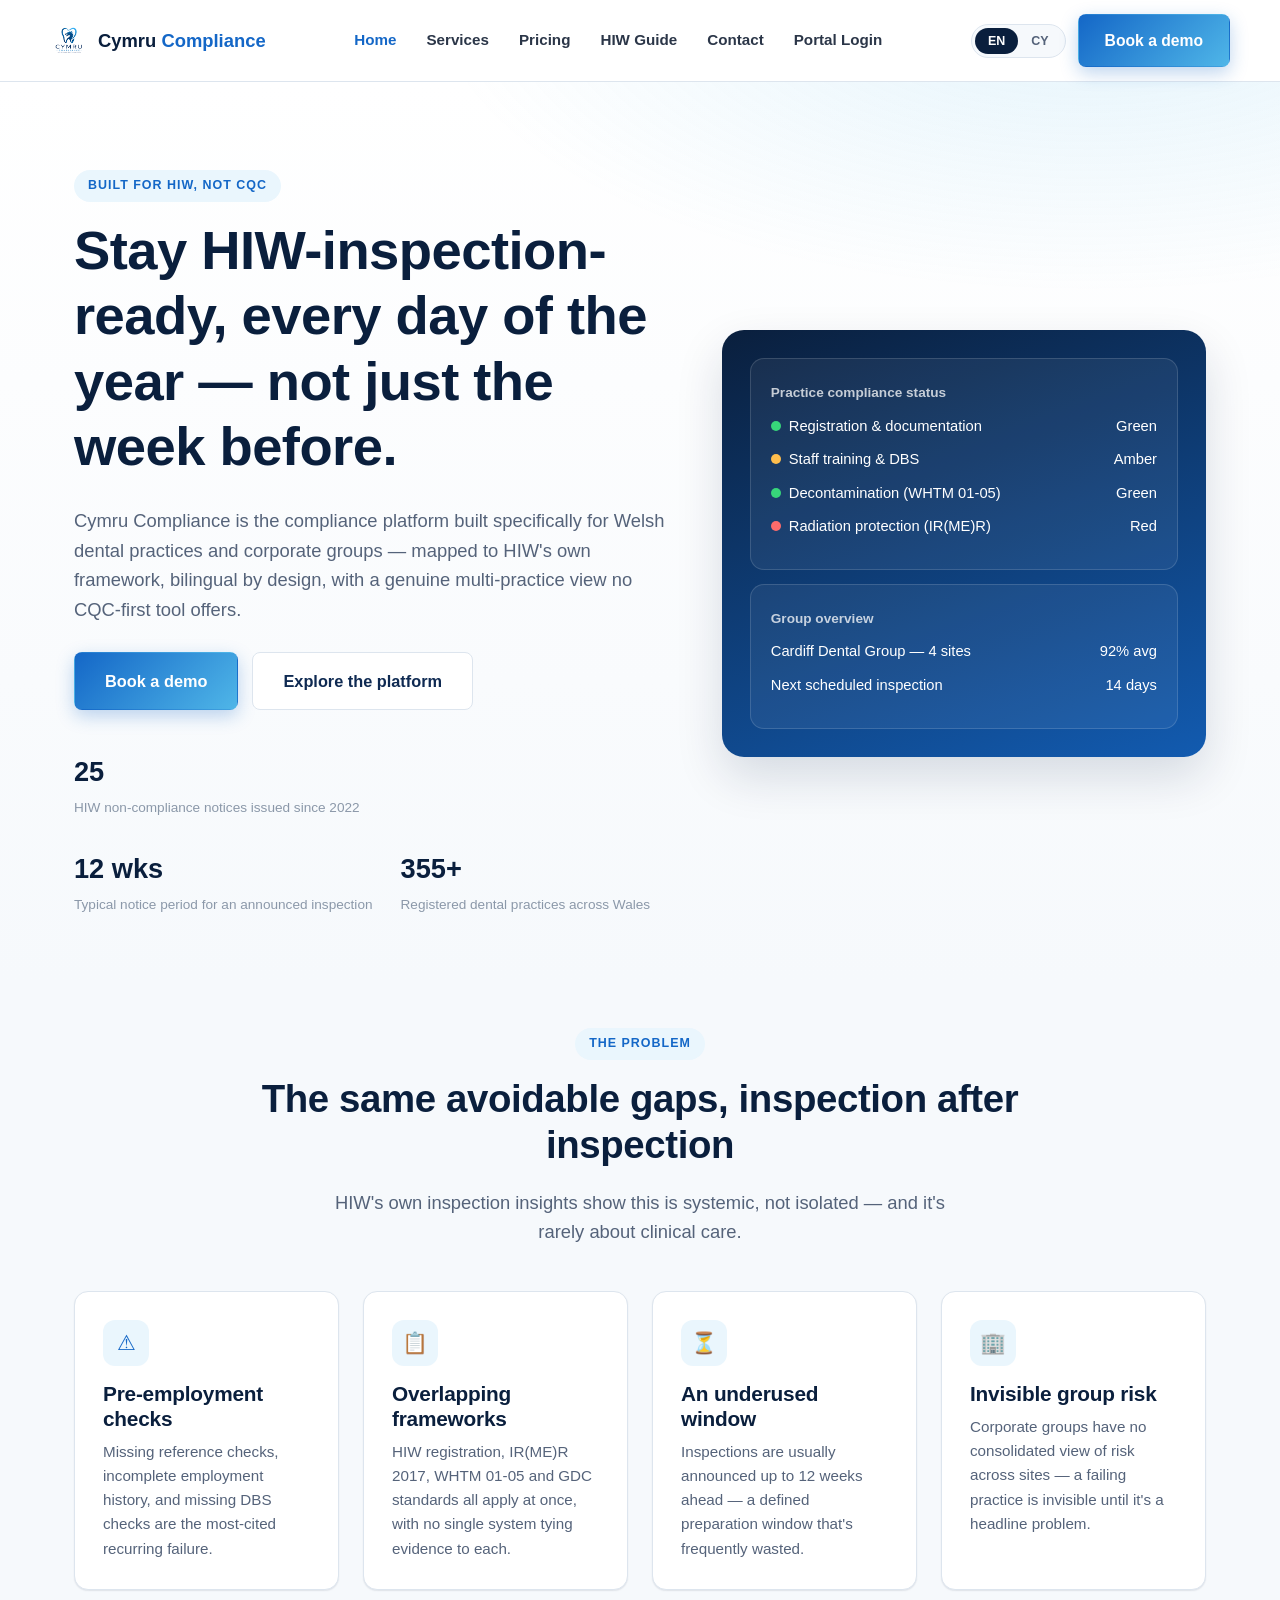
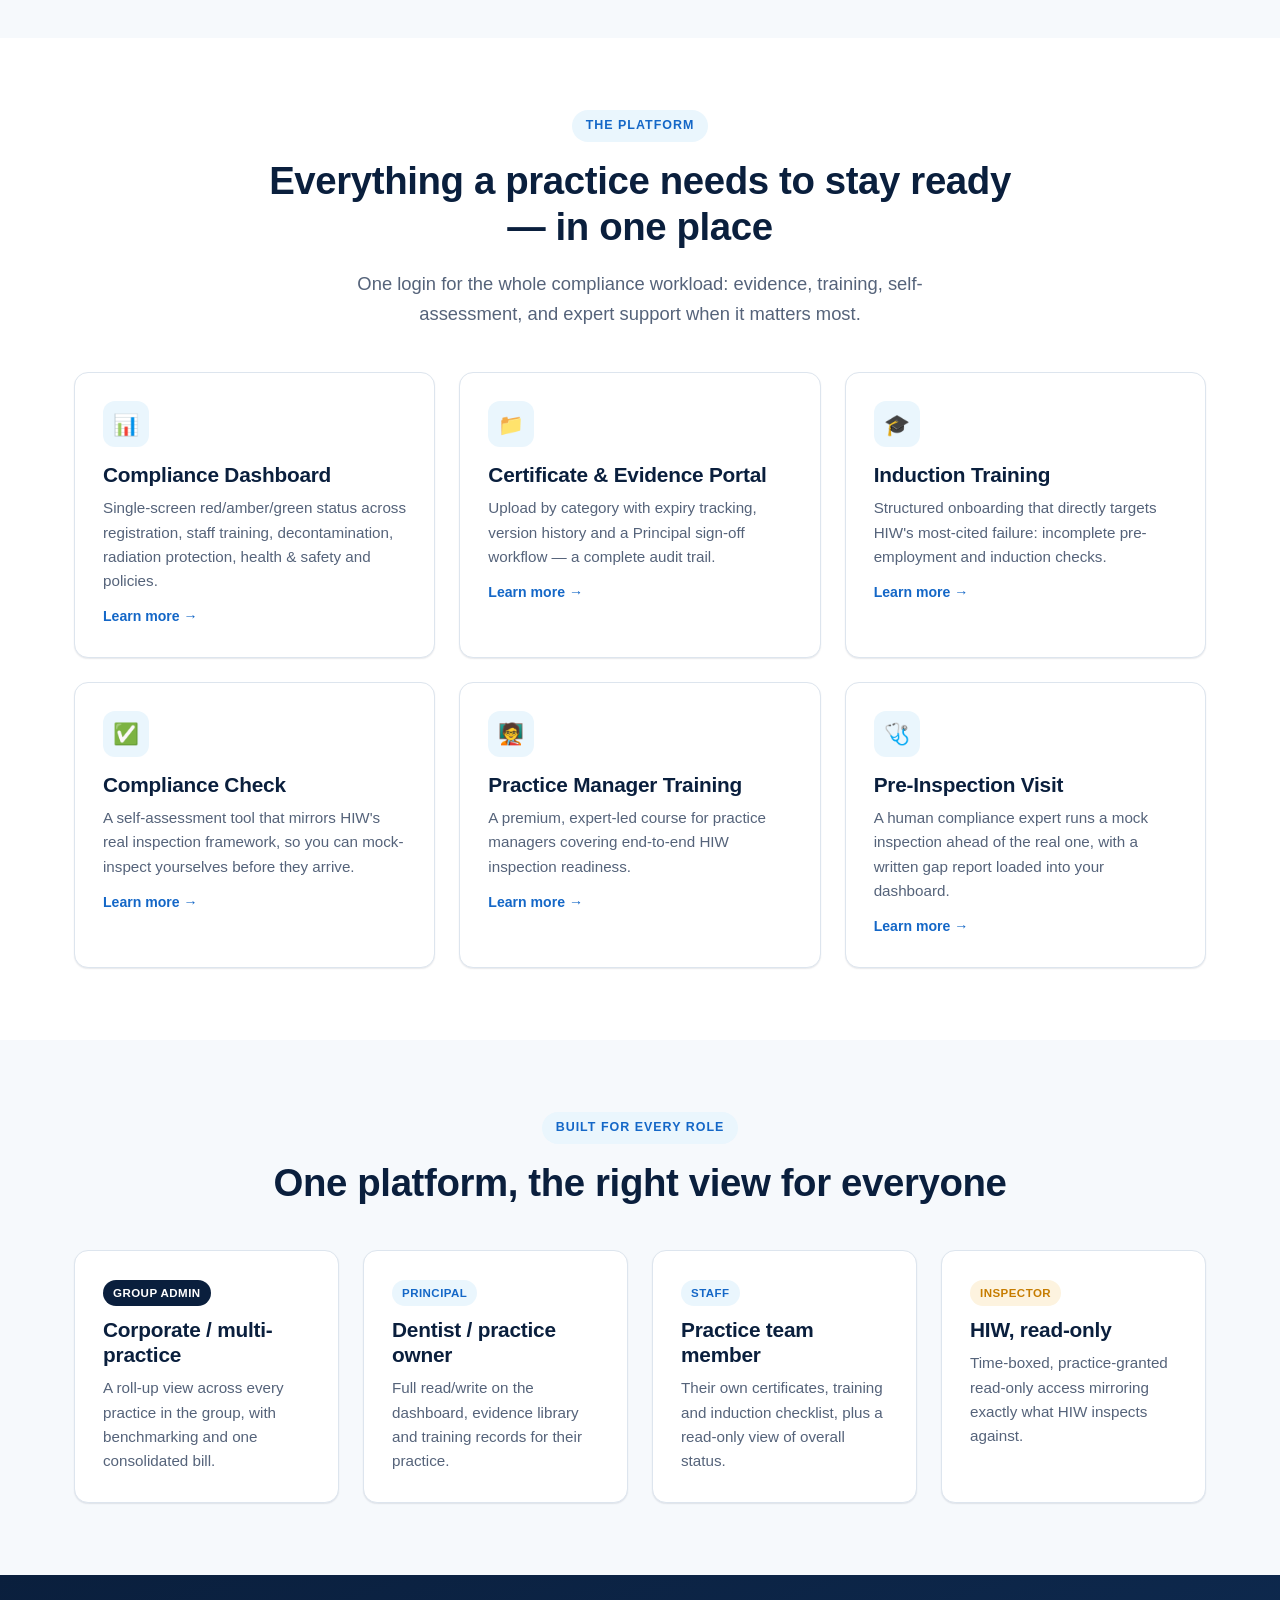
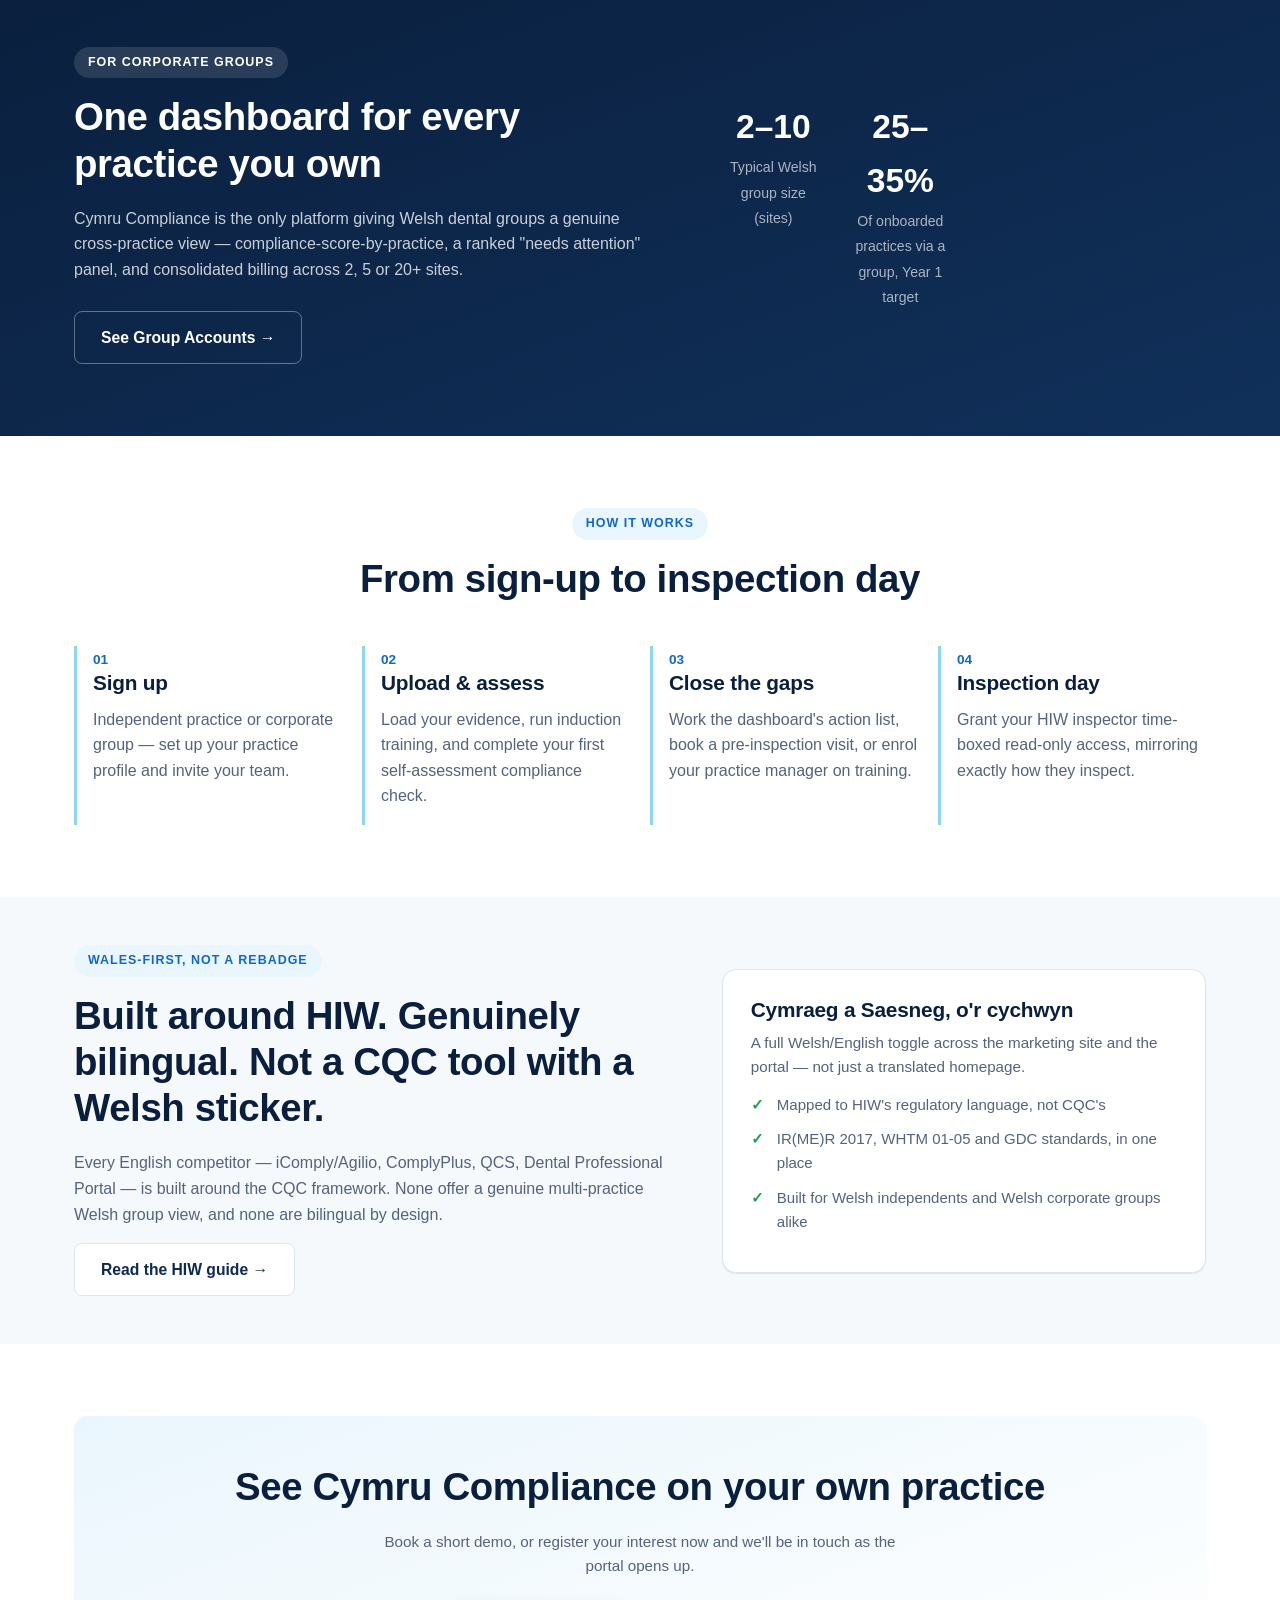
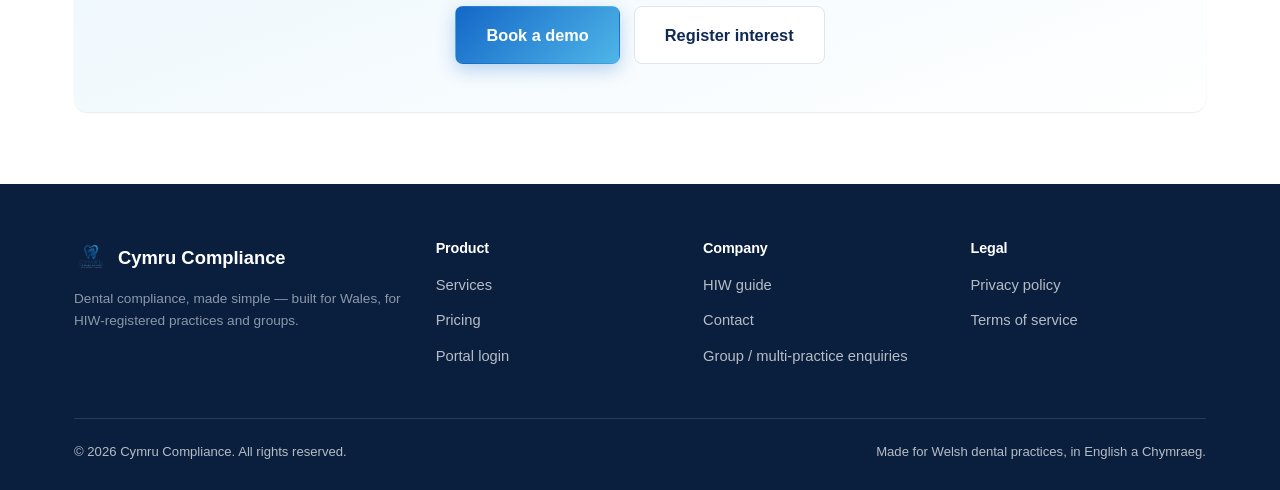
==== index.html @ 61da30d2 "first upload" ====
<!doctype html>
<html lang="en">
<head>
<meta charset="UTF-8">
<meta name="viewport" content="width=device-width, initial-scale=1">
<title>Cymru Compliance — HIW inspection-readiness for Welsh dental practices</title>
<meta name="description" content="The compliance platform built for Welsh dental practices and groups — stay HIW-inspection-ready, in English and Welsh.">
<link rel="icon" href="img/favicon-32.png" sizes="32x32">
<link rel="apple-touch-icon" href="img/apple-touch-icon.png">
<link rel="stylesheet" href="css/style.css">
</head>
<body data-page="home">
<a class="skip-link" href="#main">Skip to content</a>

<header class="site-header">
  <div class="container nav">
    <a href="index.html" class="brand"><img src="img/logo-header.png" alt="Cymru Compliance logo"><span>Cymru <span class="cy">Compliance</span></span></a>
    <nav class="nav-links" id="nav-links">
      <a href="index.html" data-i18n="nav-home">Home</a>
      <a href="services.html" data-i18n="nav-services">Services</a>
      <a href="pricing.html" data-i18n="nav-pricing">Pricing</a>
      <a href="hiw-guide.html" data-i18n="nav-hiw">HIW Guide</a>
      <a href="contact.html" data-i18n="nav-contact">Contact</a>
      <a href="portal.html" data-i18n="nav-portal">Portal Login</a>
    </nav>
    <div class="nav-actions">
      <div class="lang-toggle">
        <button data-lang="en" class="active">EN</button>
        <button data-lang="cy">CY</button>
      </div>
      <a href="contact.html" class="btn btn-primary desktop-only" data-i18n="nav-cta">Book a demo</a>
      <button class="nav-toggle" aria-label="Toggle navigation" aria-expanded="false">
        <span></span><span></span><span></span>
      </button>
    </div>
  </div>
</header>

<main id="main">

  <!-- HERO -->
  <section class="hero">
    <div class="container hero-grid">
      <div>
        <span class="eyebrow" data-i18n="hero-eyebrow">Built for HIW, not CQC</span>
        <h1 data-i18n="hero-title">Stay HIW-inspection-ready, every day of the year — not just the week before.</h1>
        <p class="lede" data-i18n="hero-sub">Cymru Compliance is the compliance platform built specifically for Welsh dental practices and corporate groups — mapped to HIW's own framework, bilingual by design, with a genuine multi-practice view no CQC-first tool offers.</p>
        <div class="hero-actions">
          <a href="contact.html" class="btn btn-primary btn-lg" data-i18n="hero-cta-primary">Book a demo</a>
          <a href="services.html" class="btn btn-secondary btn-lg" data-i18n="hero-cta-secondary">Explore the platform</a>
        </div>
        <div class="hero-stats">
          <div class="hero-stat"><strong>25</strong><span data-i18n="hero-stat-1">HIW non-compliance notices issued since 2022</span></div>
          <div class="hero-stat"><strong>12&nbsp;wks</strong><span data-i18n="hero-stat-2">Typical notice period for an announced inspection</span></div>
          <div class="hero-stat"><strong>355+</strong><span data-i18n="hero-stat-3">Registered dental practices across Wales</span></div>
        </div>
      </div>
      <div class="hero-visual" aria-hidden="true">
        <div class="panel">
          <strong style="font-size:0.85rem;opacity:0.75;">Practice compliance status</strong>
          <div class="rag-row"><span><span class="rag-dot green"></span>Registration &amp; documentation</span><span>Green</span></div>
          <div class="rag-row"><span><span class="rag-dot amber"></span>Staff training &amp; DBS</span><span>Amber</span></div>
          <div class="rag-row"><span><span class="rag-dot green"></span>Decontamination (WHTM 01-05)</span><span>Green</span></div>
          <div class="rag-row"><span><span class="rag-dot red"></span>Radiation protection (IR(ME)R)</span><span>Red</span></div>
        </div>
        <div class="panel">
          <strong style="font-size:0.85rem;opacity:0.75;">Group overview</strong>
          <div class="rag-row"><span>Cardiff Dental Group — 4 sites</span><span>92% avg</span></div>
          <div class="rag-row"><span>Next scheduled inspection</span><span>14 days</span></div>
        </div>
      </div>
    </div>
  </section>

  <!-- PROBLEM -->
  <section class="band tight">
    <div class="container">
      <div class="section-head center">
        <span class="eyebrow" data-i18n="problem-eyebrow">The problem</span>
        <h2 data-i18n="problem-title">The same avoidable gaps, inspection after inspection</h2>
        <p class="lede" style="margin:0 auto;" data-i18n="problem-sub">HIW's own inspection insights show this is systemic, not isolated — and it's rarely about clinical care.</p>
      </div>
      <div class="grid grid-4">
        <div class="card">
          <div class="icon">⚠</div>
          <h3 data-i18n="problem-1-title">Pre-employment checks</h3>
          <p data-i18n="problem-1-body">Missing reference checks, incomplete employment history, and missing DBS checks are the most-cited recurring failure.</p>
        </div>
        <div class="card">
          <div class="icon">📋</div>
          <h3 data-i18n="problem-2-title">Overlapping frameworks</h3>
          <p data-i18n="problem-2-body">HIW registration, IR(ME)R 2017, WHTM 01-05 and GDC standards all apply at once, with no single system tying evidence to each.</p>
        </div>
        <div class="card">
          <div class="icon">⏳</div>
          <h3 data-i18n="problem-3-title">An underused window</h3>
          <p data-i18n="problem-3-body">Inspections are usually announced up to 12 weeks ahead — a defined preparation window that's frequently wasted.</p>
        </div>
        <div class="card">
          <div class="icon">🏢</div>
          <h3 data-i18n="problem-4-title">Invisible group risk</h3>
          <p data-i18n="problem-4-body">Corporate groups have no consolidated view of risk across sites — a failing practice is invisible until it's a headline problem.</p>
        </div>
      </div>
    </div>
  </section>

  <!-- SOLUTION / FEATURES -->
  <section id="platform">
    <div class="container">
      <div class="section-head center">
        <span class="eyebrow" data-i18n="features-eyebrow">The platform</span>
        <h2 data-i18n="features-title">Everything a practice needs to stay ready — in one place</h2>
        <p class="lede" style="margin:0 auto;" data-i18n="features-sub">One login for the whole compliance workload: evidence, training, self-assessment, and expert support when it matters most.</p>
      </div>
      <div class="grid grid-3">
        <div class="card">
          <div class="icon">📊</div>
          <h3 data-i18n="feat-dashboard-title">Compliance Dashboard</h3>
          <p data-i18n="feat-dashboard-body">Single-screen red/amber/green status across registration, staff training, decontamination, radiation protection, health &amp; safety and policies.</p>
          <a href="services.html#dashboard" class="card-link" data-i18n="feat-learn-more">Learn more →</a>
        </div>
        <div class="card">
          <div class="icon">📁</div>
          <h3 data-i18n="feat-certs-title">Certificate &amp; Evidence Portal</h3>
          <p data-i18n="feat-certs-body">Upload by category with expiry tracking, version history and a Principal sign-off workflow — a complete audit trail.</p>
          <a href="services.html#certificates" class="card-link" data-i18n="feat-learn-more">Learn more →</a>
        </div>
        <div class="card">
          <div class="icon">🎓</div>
          <h3 data-i18n="feat-induction-title">Induction Training</h3>
          <p data-i18n="feat-induction-body">Structured onboarding that directly targets HIW's most-cited failure: incomplete pre-employment and induction checks.</p>
          <a href="services.html#induction" class="card-link" data-i18n="feat-learn-more">Learn more →</a>
        </div>
        <div class="card">
          <div class="icon">✅</div>
          <h3 data-i18n="feat-check-title">Compliance Check</h3>
          <p data-i18n="feat-check-body">A self-assessment tool that mirrors HIW's real inspection framework, so you can mock-inspect yourselves before they arrive.</p>
          <a href="services.html#compliance-check" class="card-link" data-i18n="feat-learn-more">Learn more →</a>
        </div>
        <div class="card">
          <div class="icon">🧑‍🏫</div>
          <h3 data-i18n="feat-pmtraining-title">Practice Manager Training</h3>
          <p data-i18n="feat-pmtraining-body">A premium, expert-led course for practice managers covering end-to-end HIW inspection readiness.</p>
          <a href="services.html#pm-training" class="card-link" data-i18n="feat-learn-more">Learn more →</a>
        </div>
        <div class="card">
          <div class="icon">🩺</div>
          <h3 data-i18n="feat-visit-title">Pre-Inspection Visit</h3>
          <p data-i18n="feat-visit-body">A human compliance expert runs a mock inspection ahead of the real one, with a written gap report loaded into your dashboard.</p>
          <a href="services.html#pre-inspection" class="card-link" data-i18n="feat-learn-more">Learn more →</a>
        </div>
      </div>
    </div>
  </section>

  <!-- ACCESS TIERS -->
  <section class="band">
    <div class="container">
      <div class="section-head center">
        <span class="eyebrow" data-i18n="tiers-eyebrow">Built for every role</span>
        <h2 data-i18n="tiers-title">One platform, the right view for everyone</h2>
      </div>
      <div class="grid grid-4">
        <div class="card">
          <span class="tag navy" data-i18n="tier-groupadmin-tag">Group Admin</span>
          <h3 style="margin-top:12px;" data-i18n="tier-groupadmin-title">Corporate / multi-practice</h3>
          <p data-i18n="tier-groupadmin-body">A roll-up view across every practice in the group, with benchmarking and one consolidated bill.</p>
        </div>
        <div class="card">
          <span class="tag" data-i18n="tier-principal-tag">Principal</span>
          <h3 style="margin-top:12px;" data-i18n="tier-principal-title">Dentist / practice owner</h3>
          <p data-i18n="tier-principal-body">Full read/write on the dashboard, evidence library and training records for their practice.</p>
        </div>
        <div class="card">
          <span class="tag" data-i18n="tier-staff-tag">Staff</span>
          <h3 style="margin-top:12px;" data-i18n="tier-staff-title">Practice team member</h3>
          <p data-i18n="tier-staff-body">Their own certificates, training and induction checklist, plus a read-only view of overall status.</p>
        </div>
        <div class="card">
          <span class="tag amber" data-i18n="tier-inspector-tag">Inspector</span>
          <h3 style="margin-top:12px;" data-i18n="tier-inspector-title">HIW, read-only</h3>
          <p data-i18n="tier-inspector-body">Time-boxed, practice-granted read-only access mirroring exactly what HIW inspects against.</p>
        </div>
      </div>
    </div>
  </section>

  <!-- GROUPS CALLOUT -->
  <section class="band-navy">
    <div class="container">
      <div class="hero-grid">
        <div>
          <span class="eyebrow" style="background:rgba(255,255,255,0.12);color:#fff;" data-i18n="groups-eyebrow">For corporate groups</span>
          <h2 data-i18n="groups-title">One dashboard for every practice you own</h2>
          <p data-i18n="groups-body">Cymru Compliance is the only platform giving Welsh dental groups a genuine cross-practice view — compliance-score-by-practice, a ranked "needs attention" panel, and consolidated billing across 2, 5 or 20+ sites.</p>
          <div class="hero-actions">
            <a href="services.html#groups" class="btn btn-ghost" data-i18n="groups-cta">See Group Accounts →</a>
          </div>
        </div>
        <div>
          <div class="stat-strip">
            <div><strong>2–10</strong><span data-i18n="groups-stat-1">Typical Welsh group size (sites)</span></div>
            <div><strong>25–35%</strong><span data-i18n="groups-stat-2">Of onboarded practices via a group, Year 1 target</span></div>
          </div>
        </div>
      </div>
    </div>
  </section>

  <!-- JOURNEY -->
  <section>
    <div class="container">
      <div class="section-head center">
        <span class="eyebrow" data-i18n="journey-eyebrow">How it works</span>
        <h2 data-i18n="journey-title">From sign-up to inspection day</h2>
      </div>
      <div class="steps">
        <div class="step">
          <span class="num">01</span>
          <h3 data-i18n="journey-1-title">Sign up</h3>
          <p data-i18n="journey-1-body">Independent practice or corporate group — set up your practice profile and invite your team.</p>
        </div>
        <div class="step">
          <span class="num">02</span>
          <h3 data-i18n="journey-2-title">Upload &amp; assess</h3>
          <p data-i18n="journey-2-body">Load your evidence, run induction training, and complete your first self-assessment compliance check.</p>
        </div>
        <div class="step">
          <span class="num">03</span>
          <h3 data-i18n="journey-3-title">Close the gaps</h3>
          <p data-i18n="journey-3-body">Work the dashboard's action list, book a pre-inspection visit, or enrol your practice manager on training.</p>
        </div>
        <div class="step">
          <span class="num">04</span>
          <h3 data-i18n="journey-4-title">Inspection day</h3>
          <p data-i18n="journey-4-body">Grant your HIW inspector time-boxed read-only access, mirroring exactly how they inspect.</p>
        </div>
      </div>
    </div>
  </section>

  <!-- WHY WALES -->
  <section class="band tight">
    <div class="container hero-grid">
      <div>
        <span class="eyebrow" data-i18n="wales-eyebrow">Wales-first, not a rebadge</span>
        <h2 data-i18n="wales-title">Built around HIW. Genuinely bilingual. Not a CQC tool with a Welsh sticker.</h2>
        <p data-i18n="wales-body">Every English competitor — iComply/Agilio, ComplyPlus, QCS, Dental Professional Portal — is built around the CQC framework. None offer a genuine multi-practice Welsh group view, and none are bilingual by design.</p>
        <a href="hiw-guide.html" class="btn btn-secondary" data-i18n="wales-cta">Read the HIW guide →</a>
      </div>
      <div class="card">
        <h3 data-i18n="wales-card-title">Cymraeg a Saesneg, o'r cychwyn</h3>
        <p data-i18n="wales-card-body">A full Welsh/English toggle across the marketing site and the portal — not just a translated homepage.</p>
        <ul class="card-list">
          <li data-i18n="wales-li-1">Mapped to HIW's regulatory language, not CQC's</li>
          <li data-i18n="wales-li-2">IR(ME)R 2017, WHTM 01-05 and GDC standards, in one place</li>
          <li data-i18n="wales-li-3">Built for Welsh independents and Welsh corporate groups alike</li>
        </ul>
      </div>
    </div>
  </section>

  <!-- CTA -->
  <section>
    <div class="container">
      <div class="card" style="padding:48px;text-align:center;background:linear-gradient(160deg,var(--sky-100),var(--white));border:none;">
        <h2 data-i18n="cta-title">See Cymru Compliance on your own practice</h2>
        <p class="lede" style="margin:0 auto 24px;" data-i18n="cta-body">Book a short demo, or register your interest now and we'll be in touch as the portal opens up.</p>
        <div class="hero-actions" style="justify-content:center;">
          <a href="contact.html" class="btn btn-primary btn-lg" data-i18n="cta-primary">Book a demo</a>
          <a href="contact.html#interest" class="btn btn-secondary btn-lg" data-i18n="cta-secondary">Register interest</a>
        </div>
      </div>
    </div>
  </section>

</main>

<footer class="site-footer">
  <div class="container">
    <div class="footer-grid">
      <div>
        <div class="brand"><img src="img/logo-header.png" alt="Cymru Compliance logo" style="width:34px;height:34px;"><span>Cymru Compliance</span></div>
        <p class="small" data-i18n="footer-tagline" style="margin-top:14px;">Dental compliance, made simple — built for Wales, for HIW-registered practices and groups.</p>
      </div>
      <div>
        <h4 data-i18n="footer-product">Product</h4>
        <ul>
          <li><a href="services.html" data-i18n="footer-services">Services</a></li>
          <li><a href="pricing.html" data-i18n="footer-pricing">Pricing</a></li>
          <li><a href="portal.html" data-i18n="footer-portal">Portal login</a></li>
        </ul>
      </div>
      <div>
        <h4 data-i18n="footer-company">Company</h4>
        <ul>
          <li><a href="hiw-guide.html" data-i18n="footer-hiw">HIW guide</a></li>
          <li><a href="contact.html" data-i18n="footer-contact">Contact</a></li>
          <li><a href="contact.html#group" data-i18n="footer-group">Group / multi-practice enquiries</a></li>
        </ul>
      </div>
      <div>
        <h4 data-i18n="footer-legal">Legal</h4>
        <ul>
          <li><a href="#" data-i18n="footer-privacy">Privacy policy</a></li>
          <li><a href="#" data-i18n="footer-terms">Terms of service</a></li>
        </ul>
      </div>
    </div>
    <div class="footer-bottom">
      <span>&copy; <span data-year></span> Cymru Compliance. <span data-i18n="footer-rights">All rights reserved.</span></span>
      <span data-i18n="footer-madefor">Made for Welsh dental practices, in English a Chymraeg.</span>
    </div>
  </div>
</footer>

<script src="js/translations.js"></script>
<script src="js/main.js"></script>
</body>
</html>
---- css/style.css ----
/* ==========================================================================
   Cymru Compliance — Design System
   Palette: "Pale Blue / Corporate" (PRD Section 10, Option A) — navy + blue,
   pulled from the brand logo. Traffic-light RAG colours reserved for status.
   ========================================================================== */

:root {
  /* Brand */
  --navy-900: #0a1f3d;
  --navy-800: #0f2a52;
  --navy-700: #133766;
  --blue-600: #1467c7;
  --blue-500: #2f7fe0;
  --sky-400: #4fb6e8;
  --sky-300: #8fd4f5;
  --sky-100: #eaf6fd;

  /* Neutrals */
  --white: #ffffff;
  --slate-50: #f6f9fc;
  --slate-100: #eef2f7;
  --slate-200: #dde5ee;
  --slate-400: #8b98a9;
  --slate-600: #55637a;
  --slate-800: #2b3648;
  --ink: #101826;

  /* Status (RAG — used sparingly, ties to product's own status language) */
  --status-green: #1f9d55;
  --status-green-bg: #e7f7ee;
  --status-amber: #c67c00;
  --status-amber-bg: #fdf3df;
  --status-red: #d64545;
  --status-red-bg: #fbe9e9;

  /* Type */
  --font-base: "Inter", -apple-system, BlinkMacSystemFont, "Segoe UI", Roboto, Helvetica, Arial, sans-serif;

  /* Layout */
  --container: 1180px;
  --radius-sm: 8px;
  --radius-md: 14px;
  --radius-lg: 22px;
  --shadow-sm: 0 1px 2px rgba(10, 31, 61, 0.06), 0 1px 1px rgba(10, 31, 61, 0.04);
  --shadow-md: 0 8px 24px rgba(10, 31, 61, 0.08);
  --shadow-lg: 0 20px 48px rgba(10, 31, 61, 0.14);
  --transition: 180ms ease;
}

* { box-sizing: border-box; }
html { scroll-behavior: smooth; }

body {
  margin: 0;
  font-family: var(--font-base);
  color: var(--ink);
  background: var(--white);
  -webkit-font-smoothing: antialiased;
  line-height: 1.6;
}

img { max-width: 100%; display: block; }

h1, h2, h3, h4 {
  font-weight: 700;
  line-height: 1.2;
  color: var(--navy-900);
  margin: 0 0 0.5em;
  letter-spacing: -0.01em;
}
h1 { font-size: clamp(2.1rem, 4vw + 1rem, 3.4rem); }
h2 { font-size: clamp(1.6rem, 2vw + 1rem, 2.4rem); }
h3 { font-size: 1.3rem; }
p { margin: 0 0 1em; color: var(--slate-600); }
a { color: var(--blue-600); text-decoration: none; }
a:hover { text-decoration: underline; }

.container {
  width: 100%;
  max-width: var(--container);
  margin: 0 auto;
  padding: 0 24px;
}

section { padding: 72px 0; }
section.tight { padding: 48px 0; }

.eyebrow {
  display: inline-flex;
  align-items: center;
  gap: 8px;
  font-size: 0.78rem;
  font-weight: 700;
  letter-spacing: 0.08em;
  text-transform: uppercase;
  color: var(--blue-600);
  background: var(--sky-100);
  padding: 6px 14px;
  border-radius: 999px;
  margin-bottom: 16px;
}

.lede {
  font-size: 1.15rem;
  color: var(--slate-600);
  max-width: 62ch;
}

/* ---- Buttons ---- */
.btn {
  display: inline-flex;
  align-items: center;
  justify-content: center;
  gap: 8px;
  padding: 13px 26px;
  border-radius: var(--radius-sm);
  font-weight: 600;
  font-size: 0.98rem;
  border: 1px solid transparent;
  cursor: pointer;
  transition: transform var(--transition), box-shadow var(--transition), background var(--transition), border-color var(--transition);
  text-decoration: none;
  white-space: nowrap;
}
.btn:hover { text-decoration: none; }
.btn-primary {
  background: linear-gradient(135deg, var(--blue-600), var(--sky-400));
  color: var(--white);
  box-shadow: 0 6px 18px rgba(20, 103, 199, 0.28);
}
.btn-primary:hover { transform: translateY(-1px); box-shadow: 0 10px 24px rgba(20, 103, 199, 0.34); }
.btn-secondary {
  background: var(--white);
  color: var(--navy-800);
  border-color: var(--slate-200);
}
.btn-secondary:hover { border-color: var(--blue-500); color: var(--blue-600); transform: translateY(-1px); }
.btn-ghost {
  background: transparent;
  color: var(--white);
  border-color: rgba(255,255,255,0.35);
}
.btn-ghost:hover { background: rgba(255,255,255,0.1); }
.btn-block { width: 100%; }
.btn-lg { padding: 15px 30px; font-size: 1.02rem; }

/* ---- Header / Nav ---- */
.site-header {
  position: sticky;
  top: 0;
  z-index: 100;
  background: rgba(255,255,255,0.9);
  backdrop-filter: saturate(180%) blur(10px);
  border-bottom: 1px solid var(--slate-200);
}
.nav {
  display: flex;
  align-items: center;
  justify-content: space-between;
  padding: 14px 0;
}
.brand {
  display: flex;
  align-items: center;
  gap: 10px;
  font-weight: 800;
  color: var(--navy-900);
  font-size: 1.15rem;
}
.brand img { width: 38px; height: 38px; }
.brand .cy { color: var(--blue-600); }

.nav-links {
  display: flex;
  align-items: center;
  gap: 30px;
}
.nav-links a {
  color: var(--slate-800);
  font-weight: 600;
  font-size: 0.95rem;
}
.nav-links a:hover { color: var(--blue-600); text-decoration: none; }
.nav-links a.active { color: var(--blue-600); }

.nav-actions { display: flex; align-items: center; gap: 12px; }

.lang-toggle {
  display: inline-flex;
  border: 1px solid var(--slate-200);
  border-radius: 999px;
  padding: 3px;
  background: var(--slate-50);
}
.lang-toggle button {
  border: none;
  background: transparent;
  padding: 6px 13px;
  border-radius: 999px;
  font-weight: 700;
  font-size: 0.78rem;
  cursor: pointer;
  color: var(--slate-600);
  transition: background var(--transition), color var(--transition);
}
.lang-toggle button.active {
  background: var(--navy-900);
  color: var(--white);
}

.nav-toggle {
  display: none;
  flex-direction: column;
  gap: 5px;
  background: none;
  border: none;
  cursor: pointer;
  padding: 8px;
}
.nav-toggle span {
  width: 24px;
  height: 2px;
  background: var(--navy-900);
  border-radius: 2px;
}

@media (max-width: 900px) {
  .nav-toggle { display: flex; }
  .nav-links {
    position: fixed;
    top: 68px;
    left: 0;
    right: 0;
    bottom: 0;
    background: var(--white);
    flex-direction: column;
    align-items: flex-start;
    gap: 4px;
    padding: 20px 24px 32px;
    transform: translateX(100%);
    transition: transform var(--transition);
    overflow-y: auto;
  }
  .nav-links.open { transform: translateX(0); }
  .nav-links a {
    width: 100%;
    padding: 14px 0;
    border-bottom: 1px solid var(--slate-100);
  }
  .nav-actions { margin-left: auto; }
  .nav-actions .btn-primary.desktop-only { display: none; }
}

/* ---- Hero ---- */
.hero {
  background: radial-gradient(1100px 500px at 85% -10%, rgba(79,182,232,0.16), transparent 60%),
              linear-gradient(180deg, var(--white), var(--slate-50));
  padding: 88px 0 64px;
}
.hero-grid {
  display: grid;
  grid-template-columns: 1.1fr 0.9fr;
  gap: 56px;
  align-items: center;
}
@media (max-width: 900px) {
  .hero-grid { grid-template-columns: 1fr; }
}
.hero-actions { display: flex; gap: 14px; flex-wrap: wrap; margin-top: 28px; }
.hero-stats {
  display: flex;
  gap: 28px;
  margin-top: 40px;
  flex-wrap: wrap;
}
.hero-stat strong { display: block; font-size: 1.7rem; color: var(--navy-900); }
.hero-stat span { font-size: 0.85rem; color: var(--slate-400); }

.hero-visual {
  background: linear-gradient(160deg, var(--navy-900), var(--blue-600) 120%);
  border-radius: var(--radius-lg);
  padding: 28px;
  box-shadow: var(--shadow-lg);
  color: var(--white);
}
.hero-visual .panel {
  background: rgba(255,255,255,0.06);
  border: 1px solid rgba(255,255,255,0.14);
  border-radius: var(--radius-md);
  padding: 20px;
}
.hero-visual .panel + .panel { margin-top: 14px; }
.rag-row { display: flex; align-items: center; justify-content: space-between; margin: 10px 0; font-size: 0.92rem; }
.rag-dot { width: 10px; height: 10px; border-radius: 50%; display: inline-block; margin-right: 8px; }
.rag-dot.green { background: #37d67a; }
.rag-dot.amber { background: #ffbe4d; }
.rag-dot.red { background: #ff6b6b; }

/* ---- Sections / grids ---- */
.section-head { max-width: 760px; margin-bottom: 44px; }
.section-head.center { margin-left: auto; margin-right: auto; text-align: center; }

.grid {
  display: grid;
  gap: 24px;
}
.grid-2 { grid-template-columns: repeat(2, 1fr); }
.grid-3 { grid-template-columns: repeat(3, 1fr); }
.grid-4 { grid-template-columns: repeat(4, 1fr); }
@media (max-width: 900px) {
  .grid-2, .grid-3, .grid-4 { grid-template-columns: 1fr 1fr; }
}
@media (max-width: 640px) {
  .grid-2, .grid-3, .grid-4 { grid-template-columns: 1fr; }
}

.card {
  background: var(--white);
  border: 1px solid var(--slate-200);
  border-radius: var(--radius-md);
  padding: 28px;
  box-shadow: var(--shadow-sm);
  transition: box-shadow var(--transition), transform var(--transition), border-color var(--transition);
}
.card:hover { box-shadow: var(--shadow-md); transform: translateY(-2px); border-color: var(--sky-300); }
.card .icon {
  width: 46px;
  height: 46px;
  border-radius: 12px;
  background: var(--sky-100);
  color: var(--blue-600);
  display: flex;
  align-items: center;
  justify-content: center;
  font-size: 1.3rem;
  margin-bottom: 16px;
}
.card h3 { margin-bottom: 8px; }
.card p { margin-bottom: 0; font-size: 0.95rem; }
.card a.card-link { font-size: 0.88rem; font-weight: 700; display: inline-block; margin-top: 12px; }

.card-list { list-style: none; margin: 14px 0 0; padding: 0; }
.card-list li {
  position: relative;
  padding-left: 26px;
  margin-bottom: 10px;
  font-size: 0.94rem;
  color: var(--slate-600);
}
.card-list li::before {
  content: "✓";
  position: absolute;
  left: 0;
  top: 0;
  color: var(--status-green);
  font-weight: 800;
}

.tag {
  display: inline-block;
  font-size: 0.72rem;
  font-weight: 700;
  letter-spacing: 0.04em;
  text-transform: uppercase;
  padding: 4px 10px;
  border-radius: 999px;
  background: var(--sky-100);
  color: var(--blue-600);
}
.tag.amber { background: var(--status-amber-bg); color: var(--status-amber); }
.tag.navy { background: var(--navy-900); color: var(--white); }

/* Alternating band backgrounds */
.band { background: var(--slate-50); }
.band-navy {
  background: linear-gradient(160deg, var(--navy-900), var(--navy-700) 140%);
  color: var(--white);
}
.band-navy h2, .band-navy h3 { color: var(--white); }
.band-navy p { color: rgba(255,255,255,0.78); }

/* ---- Stat strip ---- */
.stat-strip {
  display: grid;
  grid-template-columns: repeat(4, 1fr);
  gap: 24px;
  text-align: center;
}
@media (max-width: 900px) { .stat-strip { grid-template-columns: repeat(2, 1fr); } }
.stat-strip strong { display: block; font-size: 2.1rem; color: var(--navy-900); }
.band-navy .stat-strip strong { color: var(--white); }
.stat-strip span { font-size: 0.88rem; color: var(--slate-400); }
.band-navy .stat-strip span { color: rgba(255,255,255,0.65); }

/* ---- Timeline / steps ---- */
.steps {
  display: grid;
  grid-template-columns: repeat(4, 1fr);
  gap: 20px;
}
@media (max-width: 900px) { .steps { grid-template-columns: 1fr 1fr; } }
@media (max-width: 560px) { .steps { grid-template-columns: 1fr; } }
.step {
  border-left: 3px solid var(--sky-300);
  padding-left: 16px;
}
.step .num {
  font-weight: 800;
  color: var(--blue-600);
  font-size: 0.85rem;
}

/* ---- Tables (pricing) ---- */
.price-grid {
  display: grid;
  grid-template-columns: repeat(4, 1fr);
  gap: 20px;
  align-items: stretch;
}
@media (max-width: 1000px) { .price-grid { grid-template-columns: 1fr 1fr; } }
@media (max-width: 640px) { .price-grid { grid-template-columns: 1fr; } }

.price-card {
  border: 1px solid var(--slate-200);
  border-radius: var(--radius-lg);
  padding: 30px 26px;
  background: var(--white);
  display: flex;
  flex-direction: column;
  box-shadow: var(--shadow-sm);
}
.price-card.featured {
  border-color: var(--blue-500);
  box-shadow: var(--shadow-md);
  position: relative;
}
.price-card .badge {
  position: absolute;
  top: -13px;
  left: 26px;
  background: var(--blue-600);
  color: var(--white);
  font-size: 0.72rem;
  font-weight: 700;
  padding: 5px 12px;
  border-radius: 999px;
  letter-spacing: 0.03em;
}
.price-amount { font-size: 2.1rem; font-weight: 800; color: var(--navy-900); margin: 10px 0 2px; }
.price-amount span { font-size: 0.95rem; font-weight: 600; color: var(--slate-400); }
.price-card .btn { margin-top: auto; }

table.simple-table {
  width: 100%;
  border-collapse: collapse;
  background: var(--white);
  border-radius: var(--radius-md);
  overflow: hidden;
  box-shadow: var(--shadow-sm);
}
table.simple-table th, table.simple-table td {
  text-align: left;
  padding: 14px 18px;
  border-bottom: 1px solid var(--slate-100);
  font-size: 0.94rem;
}
table.simple-table th {
  background: var(--slate-50);
  color: var(--navy-900);
  font-weight: 700;
}
table.simple-table tr:last-child td { border-bottom: none; }

.note-box {
  background: var(--sky-100);
  border: 1px solid var(--sky-300);
  border-radius: var(--radius-md);
  padding: 18px 22px;
  font-size: 0.9rem;
  color: var(--navy-800);
}
.note-box strong { color: var(--navy-900); }

/* ---- Forms ---- */
.form-shell {
  background: var(--white);
  border: 1px solid var(--slate-200);
  border-radius: var(--radius-lg);
  padding: 34px;
  box-shadow: var(--shadow-md);
}
.field { margin-bottom: 18px; }
.field label {
  display: block;
  font-weight: 700;
  font-size: 0.88rem;
  color: var(--navy-800);
  margin-bottom: 6px;
}
.field input,
.field select,
.field textarea {
  width: 100%;
  padding: 12px 14px;
  border-radius: var(--radius-sm);
  border: 1px solid var(--slate-200);
  font-family: inherit;
  font-size: 0.95rem;
  background: var(--slate-50);
  transition: border-color var(--transition), background var(--transition);
}
.field input:focus,
.field select:focus,
.field textarea:focus {
  outline: none;
  border-color: var(--blue-500);
  background: var(--white);
}
.field-row { display: grid; grid-template-columns: 1fr 1fr; gap: 16px; }
@media (max-width: 640px) { .field-row { grid-template-columns: 1fr; } }

.path-toggle {
  display: grid;
  grid-template-columns: 1fr 1fr;
  gap: 12px;
  margin-bottom: 24px;
}
@media (max-width: 560px) { .path-toggle { grid-template-columns: 1fr; } }
.path-option {
  border: 2px solid var(--slate-200);
  border-radius: var(--radius-md);
  padding: 16px;
  cursor: pointer;
  transition: border-color var(--transition), background var(--transition);
}
.path-option.selected { border-color: var(--blue-500); background: var(--sky-100); }
.path-option strong { display: block; color: var(--navy-900); margin-bottom: 4px; }
.path-option span { font-size: 0.85rem; color: var(--slate-600); }

.checkbox-field { display: flex; align-items: flex-start; gap: 10px; }
.checkbox-field input { width: auto; margin-top: 4px; }

.form-success {
  display: none;
  background: var(--status-green-bg);
  border: 1px solid var(--status-green);
  color: #146c3a;
  border-radius: var(--radius-md);
  padding: 16px 18px;
  font-size: 0.9rem;
  margin-top: 16px;
}
.form-success.show { display: block; }

/* ---- Footer ---- */
.site-footer {
  background: var(--navy-900);
  color: rgba(255,255,255,0.7);
  padding: 56px 0 28px;
}
.footer-grid {
  display: grid;
  grid-template-columns: 1.4fr 1fr 1fr 1fr;
  gap: 32px;
  margin-bottom: 40px;
}
@media (max-width: 900px) { .footer-grid { grid-template-columns: 1fr 1fr; } }
@media (max-width: 560px) { .footer-grid { grid-template-columns: 1fr; } }
.site-footer h4 { color: var(--white); font-size: 0.9rem; margin-bottom: 14px; }
.site-footer .brand { color: var(--white); }
.site-footer ul { list-style: none; padding: 0; margin: 0; }
.site-footer ul li { margin-bottom: 10px; }
.site-footer a { color: rgba(255,255,255,0.7); font-size: 0.92rem; }
.site-footer a:hover { color: var(--sky-300); }
.footer-bottom {
  border-top: 1px solid rgba(255,255,255,0.12);
  padding-top: 22px;
  display: flex;
  justify-content: space-between;
  align-items: center;
  flex-wrap: wrap;
  gap: 12px;
  font-size: 0.82rem;
}

/* ---- Portal / login shell ---- */
.portal-wrap {
  min-height: calc(100vh - 68px);
  display: grid;
  grid-template-columns: 1fr 1fr;
  background: var(--navy-900);
}
@media (max-width: 900px) { .portal-wrap { grid-template-columns: 1fr; } }
.portal-side {
  background: linear-gradient(160deg, var(--navy-900), var(--blue-600) 140%);
  color: var(--white);
  padding: 64px 48px;
  display: flex;
  flex-direction: column;
  justify-content: center;
}
@media (max-width: 900px) { .portal-side { padding: 48px 24px; } }
.portal-main {
  background: var(--white);
  padding: 64px 48px;
  display: flex;
  align-items: center;
  justify-content: center;
}
@media (max-width: 900px) { .portal-main { padding: 40px 24px; } }
.portal-card { width: 100%; max-width: 420px; }
.role-pill {
  display: inline-flex;
  align-items: center;
  gap: 8px;
  border: 1px solid rgba(255,255,255,0.25);
  border-radius: 999px;
  padding: 8px 14px;
  font-size: 0.82rem;
  margin: 6px 6px 0 0;
}

.skip-link {
  position: absolute;
  left: -999px;
  top: 0;
  background: var(--navy-900);
  color: var(--white);
  padding: 10px 16px;
  z-index: 1000;
}
.skip-link:focus { left: 12px; top: 12px; }

.divider { height: 1px; background: var(--slate-200); border: none; margin: 40px 0; }

/* ---- Feature rows (services page) ---- */
.feature-row {
  display: grid;
  grid-template-columns: 1.05fr 0.95fr;
  gap: 56px;
  align-items: center;
  padding: 60px 0;
  border-bottom: 1px solid var(--slate-100);
  scroll-margin-top: 90px;
}
.feature-row:last-child { border-bottom: none; }
.feature-row.reverse .feature-visual { order: -1; }
@media (max-width: 900px) {
  .feature-row { grid-template-columns: 1fr; padding: 40px 0; }
  .feature-row.reverse .feature-visual { order: 0; }
}
.feature-visual {
  background: linear-gradient(160deg, var(--navy-900), var(--blue-600) 130%);
  border-radius: var(--radius-lg);
  padding: 26px;
  color: var(--white);
  box-shadow: var(--shadow-md);
  min-height: 220px;
}
.feature-visual .panel {
  background: rgba(255,255,255,0.07);
  border: 1px solid rgba(255,255,255,0.14);
  border-radius: var(--radius-md);
  padding: 18px;
}
.feature-visual .panel + .panel { margin-top: 12px; }
.feature-visual .mini-label { font-size: 0.78rem; opacity: 0.7; margin-bottom: 8px; display: block; }
.feature-visual .bar { height: 8px; border-radius: 4px; background: rgba(255,255,255,0.15); overflow: hidden; margin: 6px 0; }
.feature-visual .bar > span { display: block; height: 100%; background: linear-gradient(90deg, var(--sky-400), var(--sky-300)); }
.service-nav {
  display: flex;
  flex-wrap: wrap;
  gap: 10px;
  padding: 20px 0 0;
}
.service-nav a {
  font-size: 0.85rem;
  font-weight: 600;
  padding: 8px 14px;
  border-radius: 999px;
  border: 1px solid var(--slate-200);
  color: var(--navy-800);
}
.service-nav a:hover { border-color: var(--blue-500); color: var(--blue-600); text-decoration: none; }

.contact-grid {
  display: grid;
  grid-template-columns: 0.9fr 1.1fr;
  gap: 48px;
  align-items: flex-start;
}
@media (max-width: 900px) {
  .contact-grid { grid-template-columns: 1fr; }
}

.text-center { text-align: center; }
.mt-0 { margin-top: 0; }
.small { font-size: 0.85rem; color: var(--slate-400); }
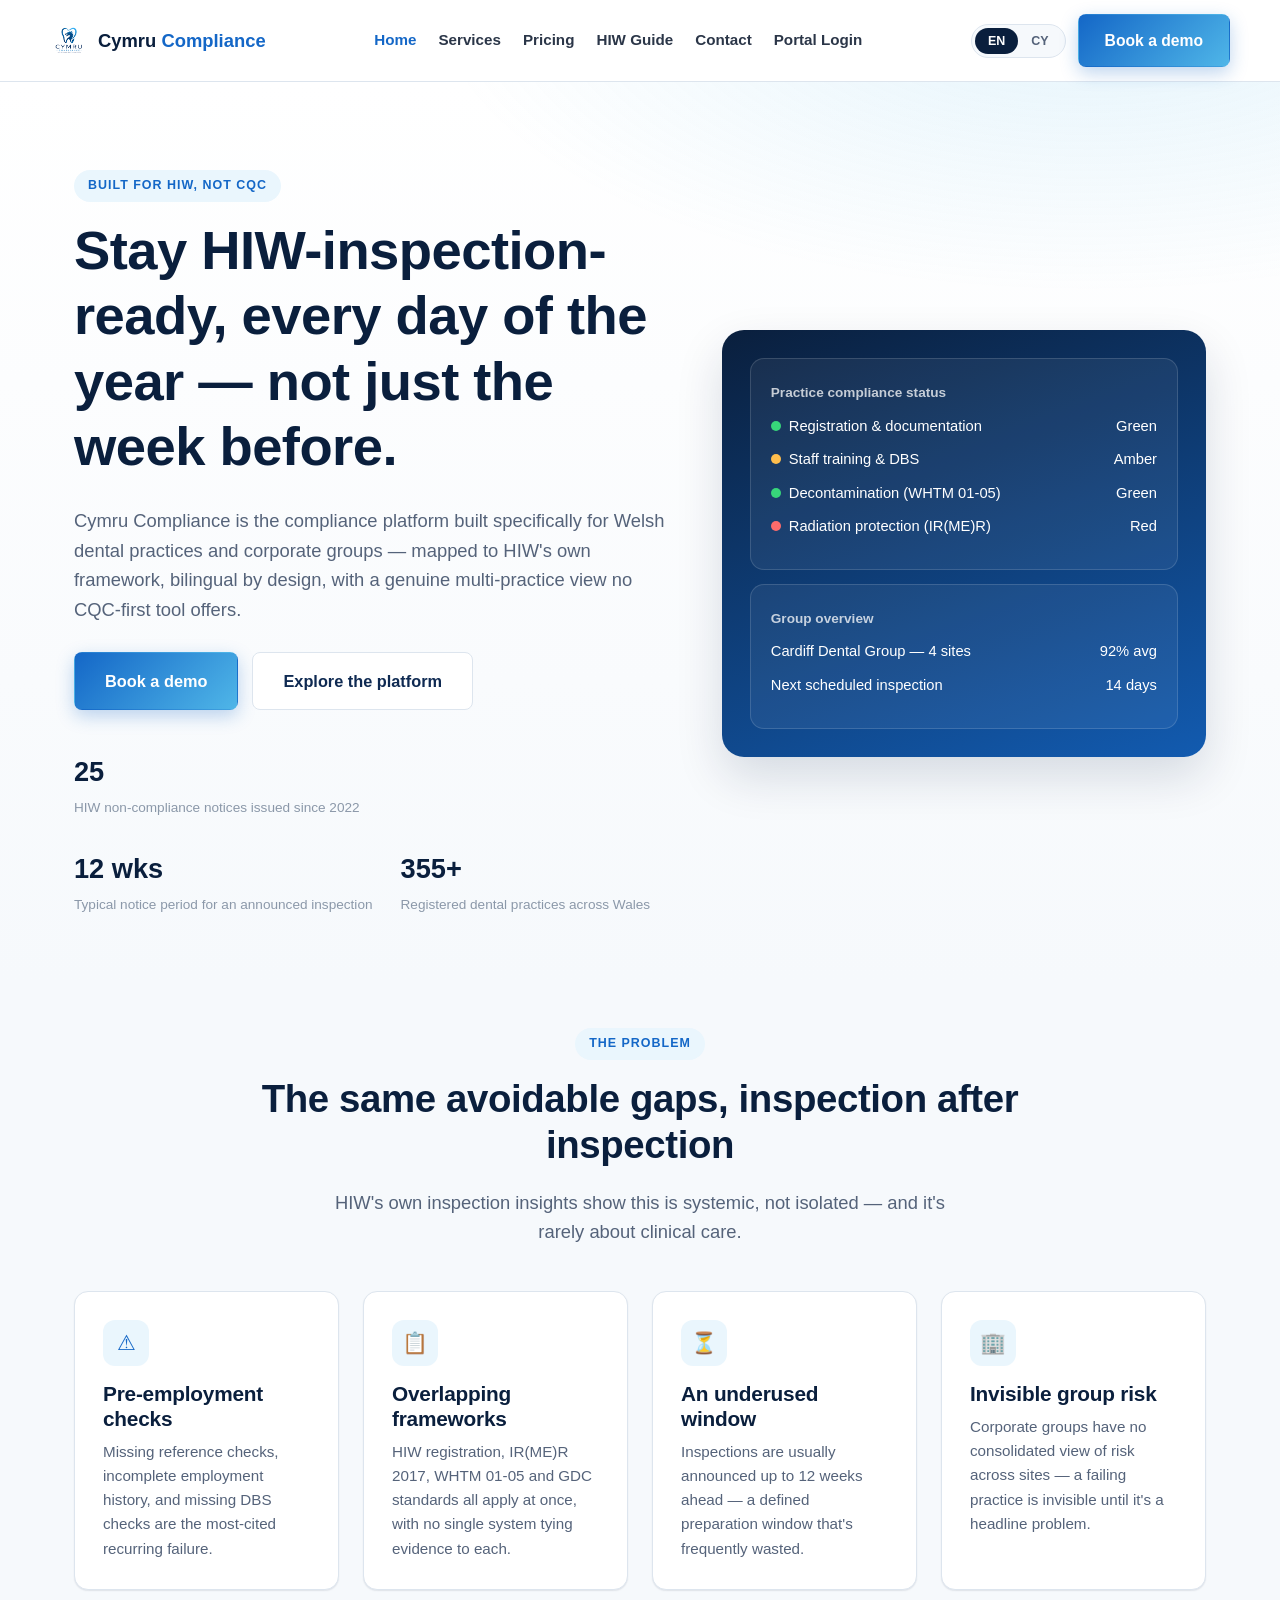
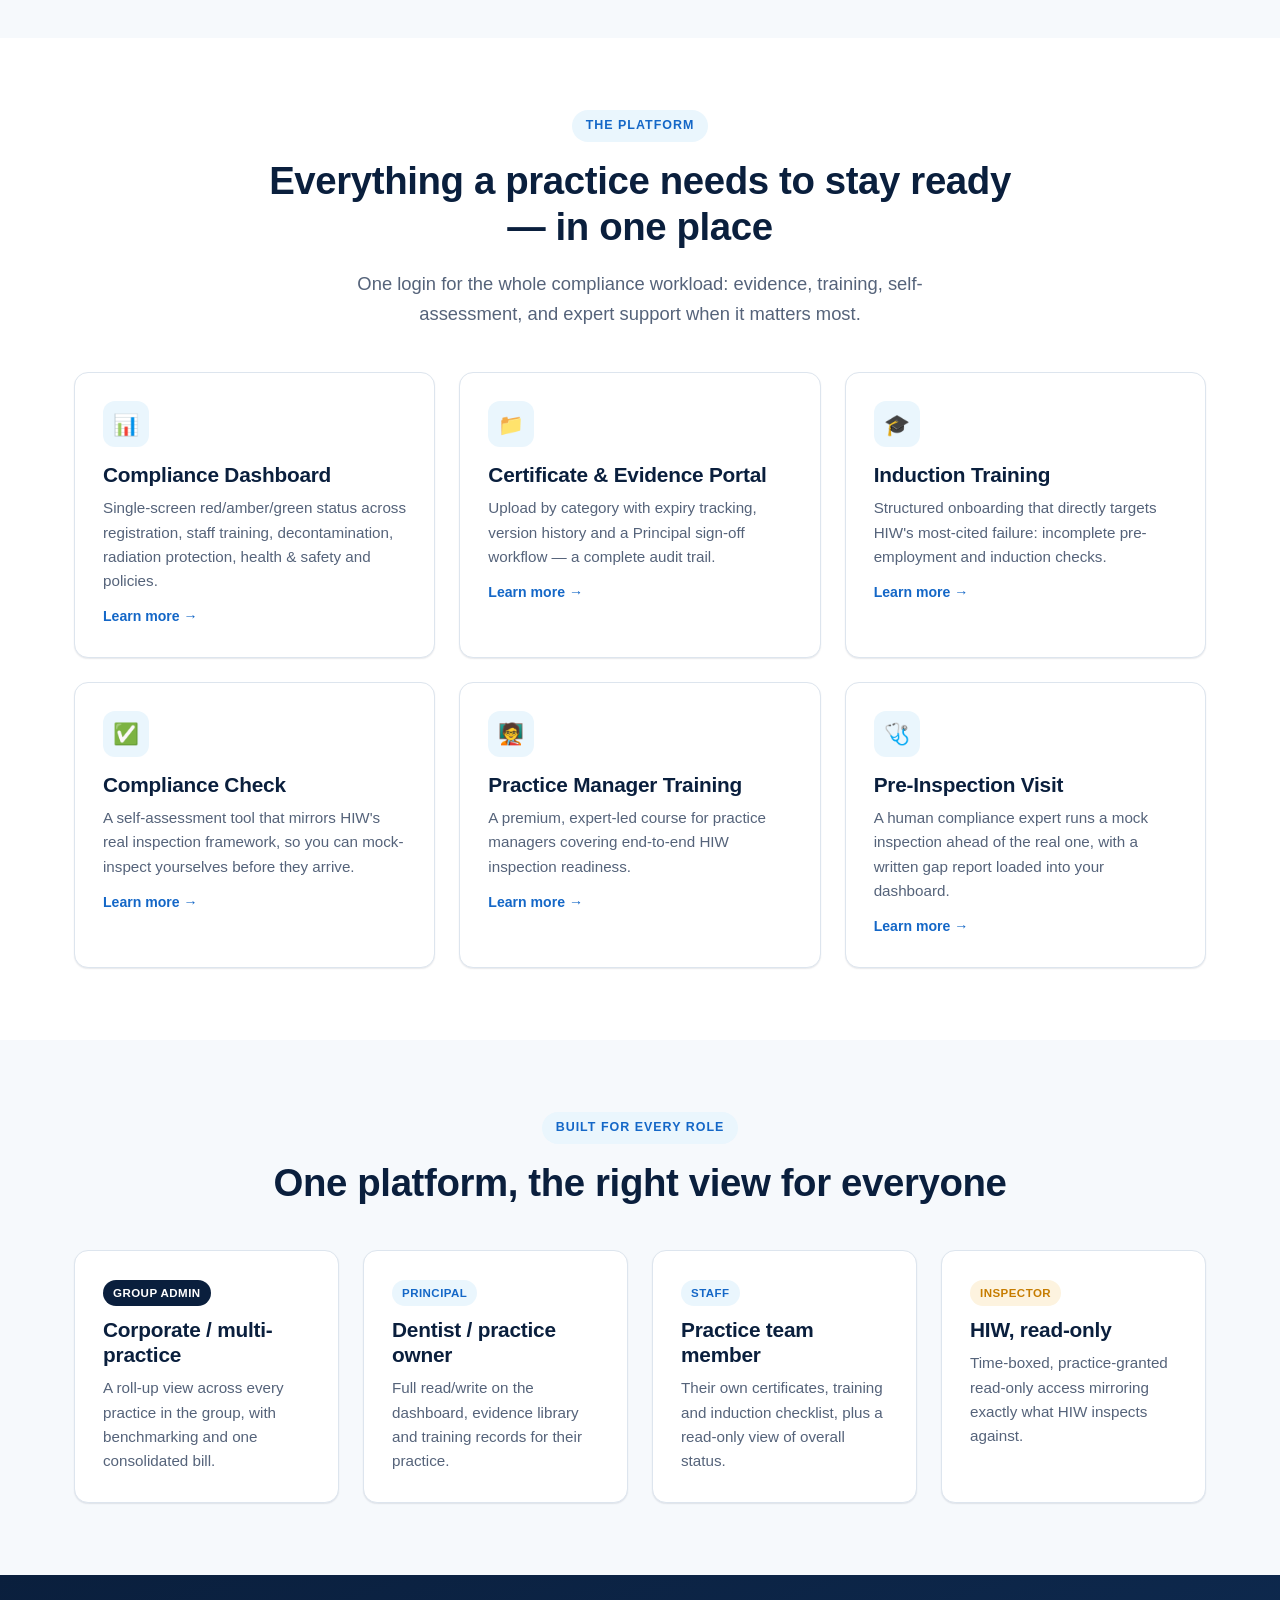
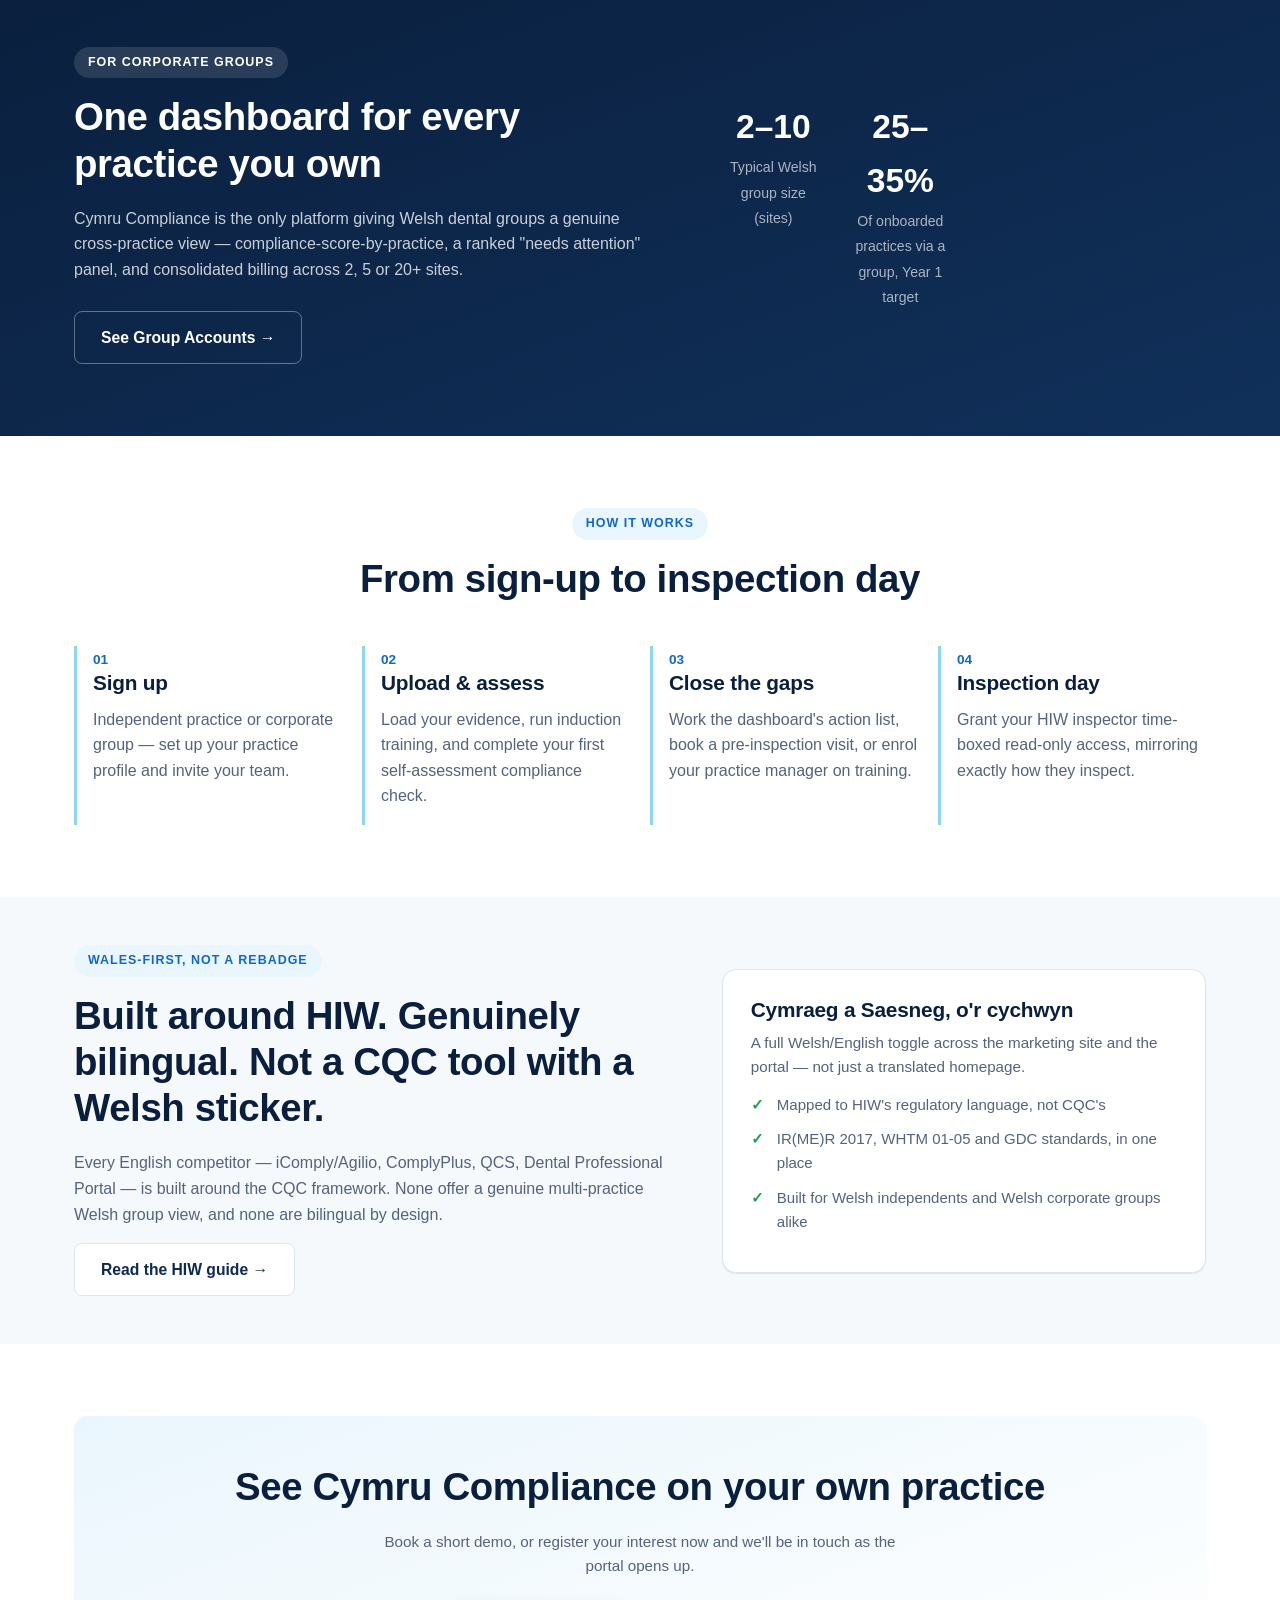
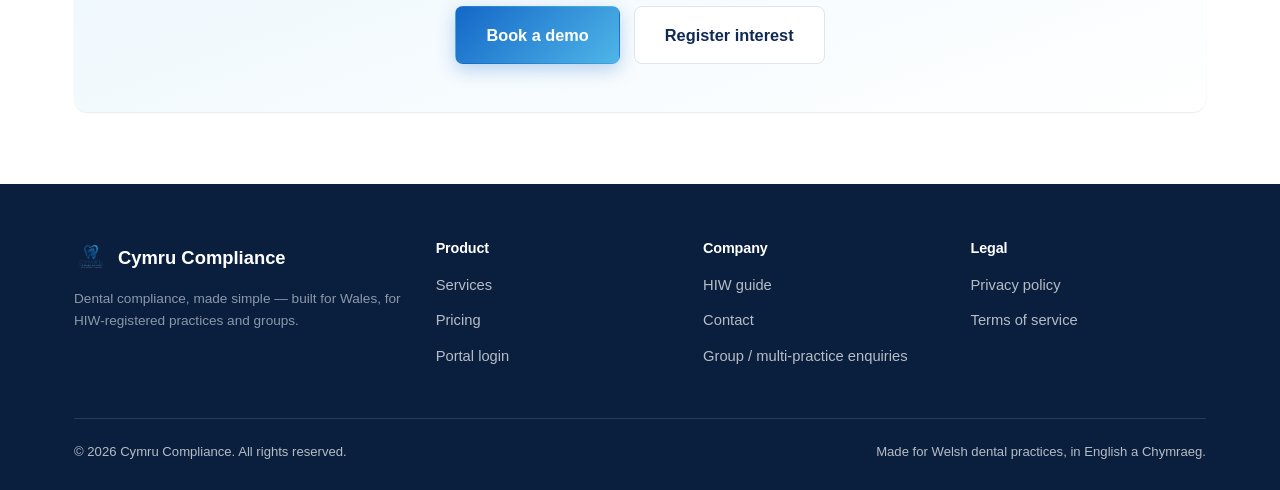
==== commit cfe11b6d: "updated menu" ====
--- a/index.html
+++ b/index.html
@@ -14,7 +14,7 @@
 
 <header class="site-header">
   <div class="container nav">
-    <a href="index.html" class="brand"><img src="img/logo-header.png" alt="Cymru Compliance logo"><span>Cymru <span class="cy">Compliance</span></span></a>
+    <a href="index.html" class="brand"><img src="img/logo-header.png" alt="Cymru Compliance logo" width="38" height="38"><span>Cymru <span class="cy">Compliance</span></span></a>
     <nav class="nav-links" id="nav-links">
       <a href="index.html" data-i18n="nav-home">Home</a>
       <a href="services.html" data-i18n="nav-services">Services</a>
--- a/css/style.css
+++ b/css/style.css
@@ -148,9 +148,8 @@
 .site-header {
   position: sticky;
   top: 0;
-  z-index: 100;
-  background: rgba(255,255,255,0.9);
-  backdrop-filter: saturate(180%) blur(10px);
+  z-index: 999;
+  background: rgba(255,255,255,0.97);
   border-bottom: 1px solid var(--slate-200);
 }
 .nav {
@@ -158,6 +157,7 @@
   align-items: center;
   justify-content: space-between;
   padding: 14px 0;
+  flex-wrap: nowrap;
 }
 .brand {
   display: flex;
@@ -166,15 +166,19 @@
   font-weight: 800;
   color: var(--navy-900);
   font-size: 1.15rem;
-}
-.brand img { width: 38px; height: 38px; }
+  flex-shrink: 0;
+  white-space: nowrap;
+}
+.brand img { width: 38px; height: 38px; flex-shrink: 0; }
 .brand .cy { color: var(--blue-600); }
 
 .nav-links {
   display: flex;
   align-items: center;
-  gap: 30px;
-}
+  gap: 22px;
+  flex-wrap: nowrap;
+}
+.nav-links a { white-space: nowrap; }
 .nav-links a {
   color: var(--slate-800);
   font-weight: 600;
@@ -224,22 +228,24 @@
   border-radius: 2px;
 }
 
-@media (max-width: 900px) {
+@media (max-width: 1140px) {
   .nav-toggle { display: flex; }
   .nav-links {
     position: fixed;
-    top: 68px;
+    top: 0;
     left: 0;
     right: 0;
-    bottom: 0;
+    height: 100vh;
+    height: 100dvh;
     background: var(--white);
     flex-direction: column;
     align-items: flex-start;
     gap: 4px;
-    padding: 20px 24px 32px;
+    padding: 84px 24px 32px;
     transform: translateX(100%);
     transition: transform var(--transition);
     overflow-y: auto;
+    z-index: 998;
   }
   .nav-links.open { transform: translateX(0); }
   .nav-links a {
@@ -247,7 +253,7 @@
     padding: 14px 0;
     border-bottom: 1px solid var(--slate-100);
   }
-  .nav-actions { margin-left: auto; }
+  .nav-actions { margin-left: auto; position: relative; z-index: 999; }
   .nav-actions .btn-primary.desktop-only { display: none; }
 }
 
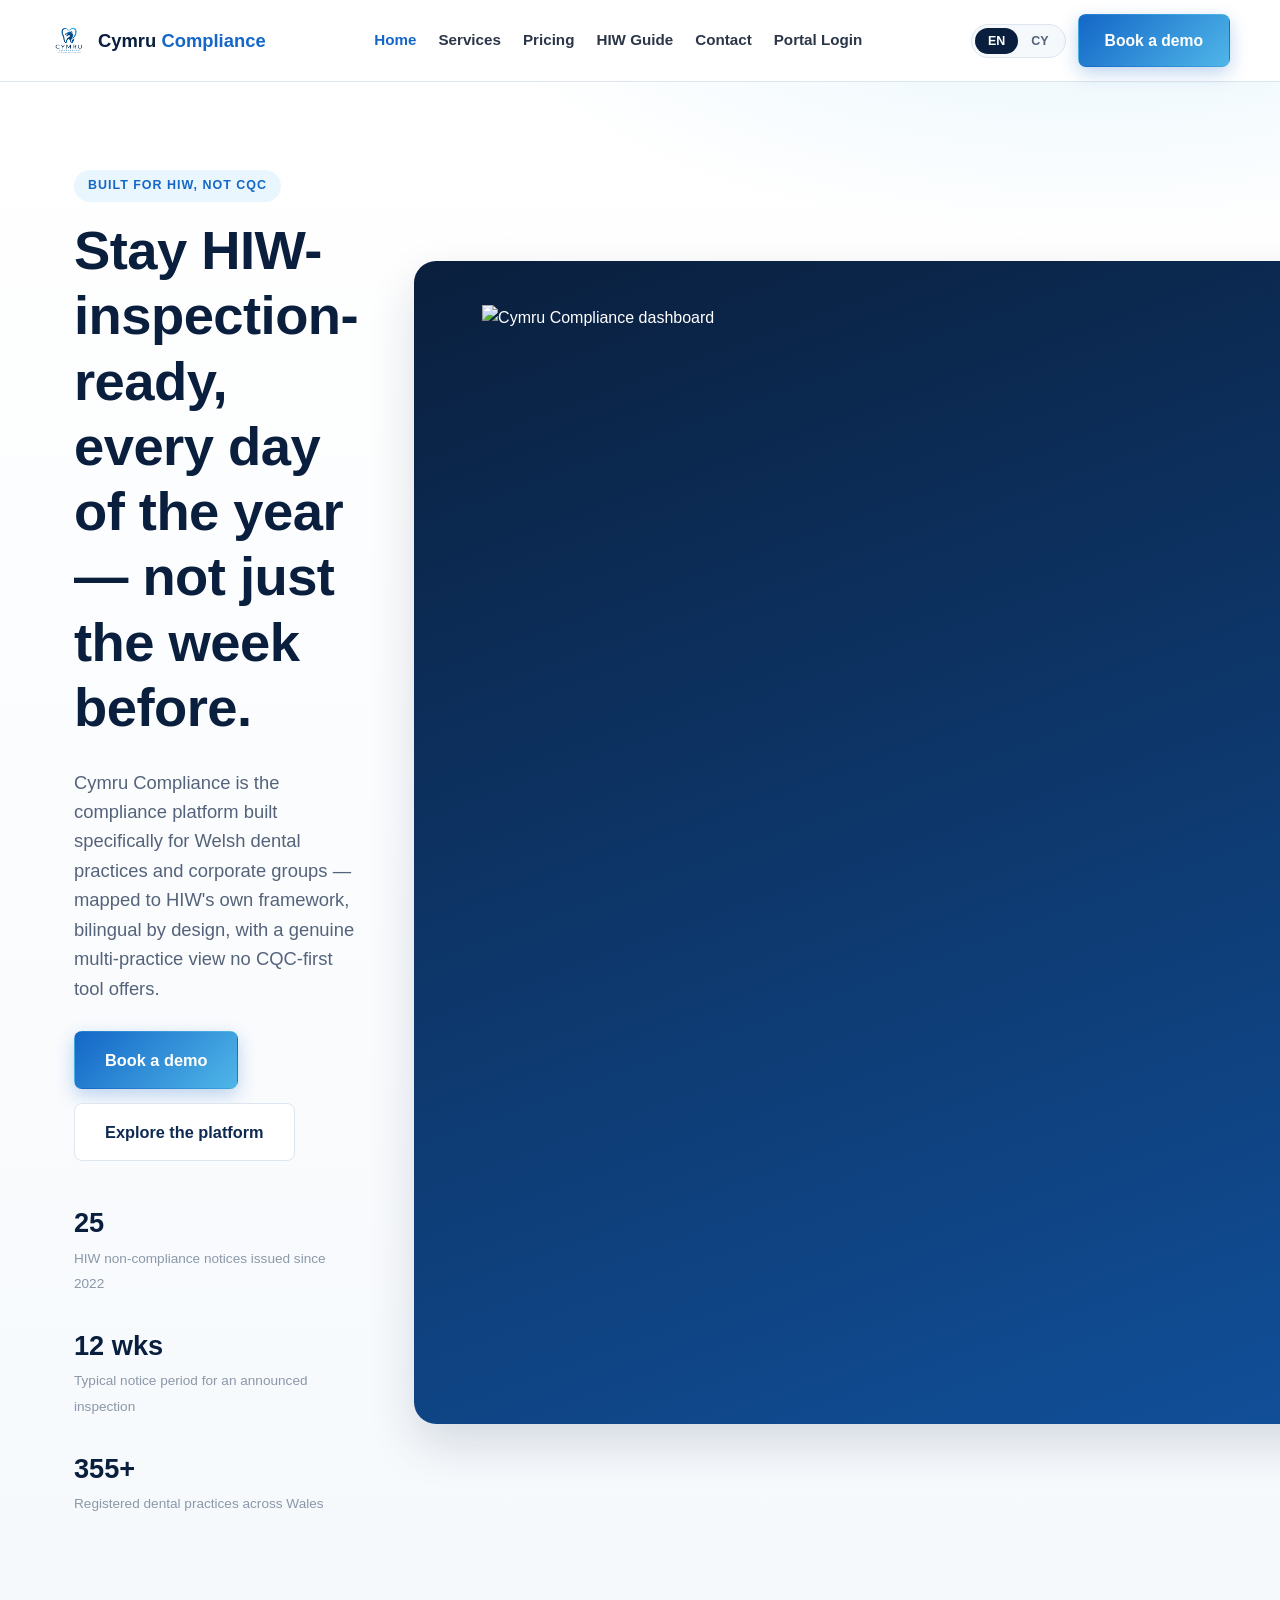
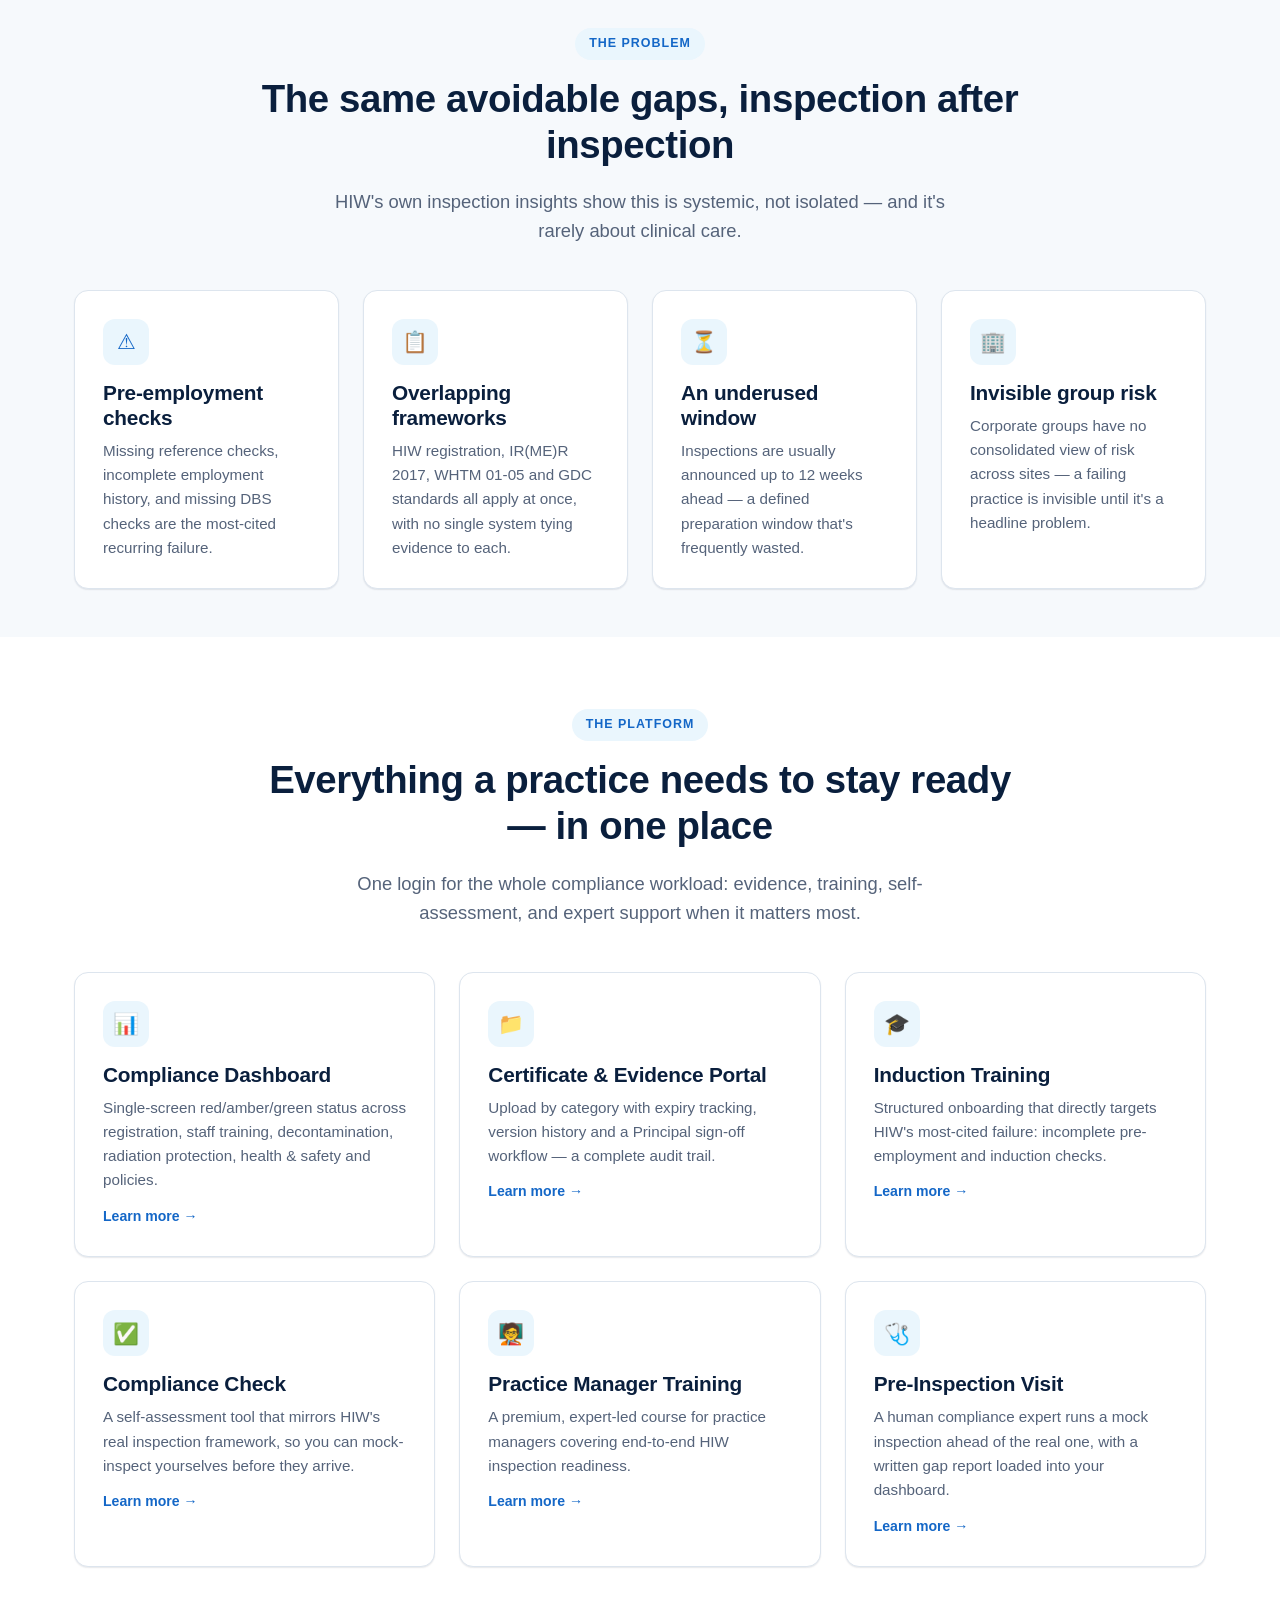
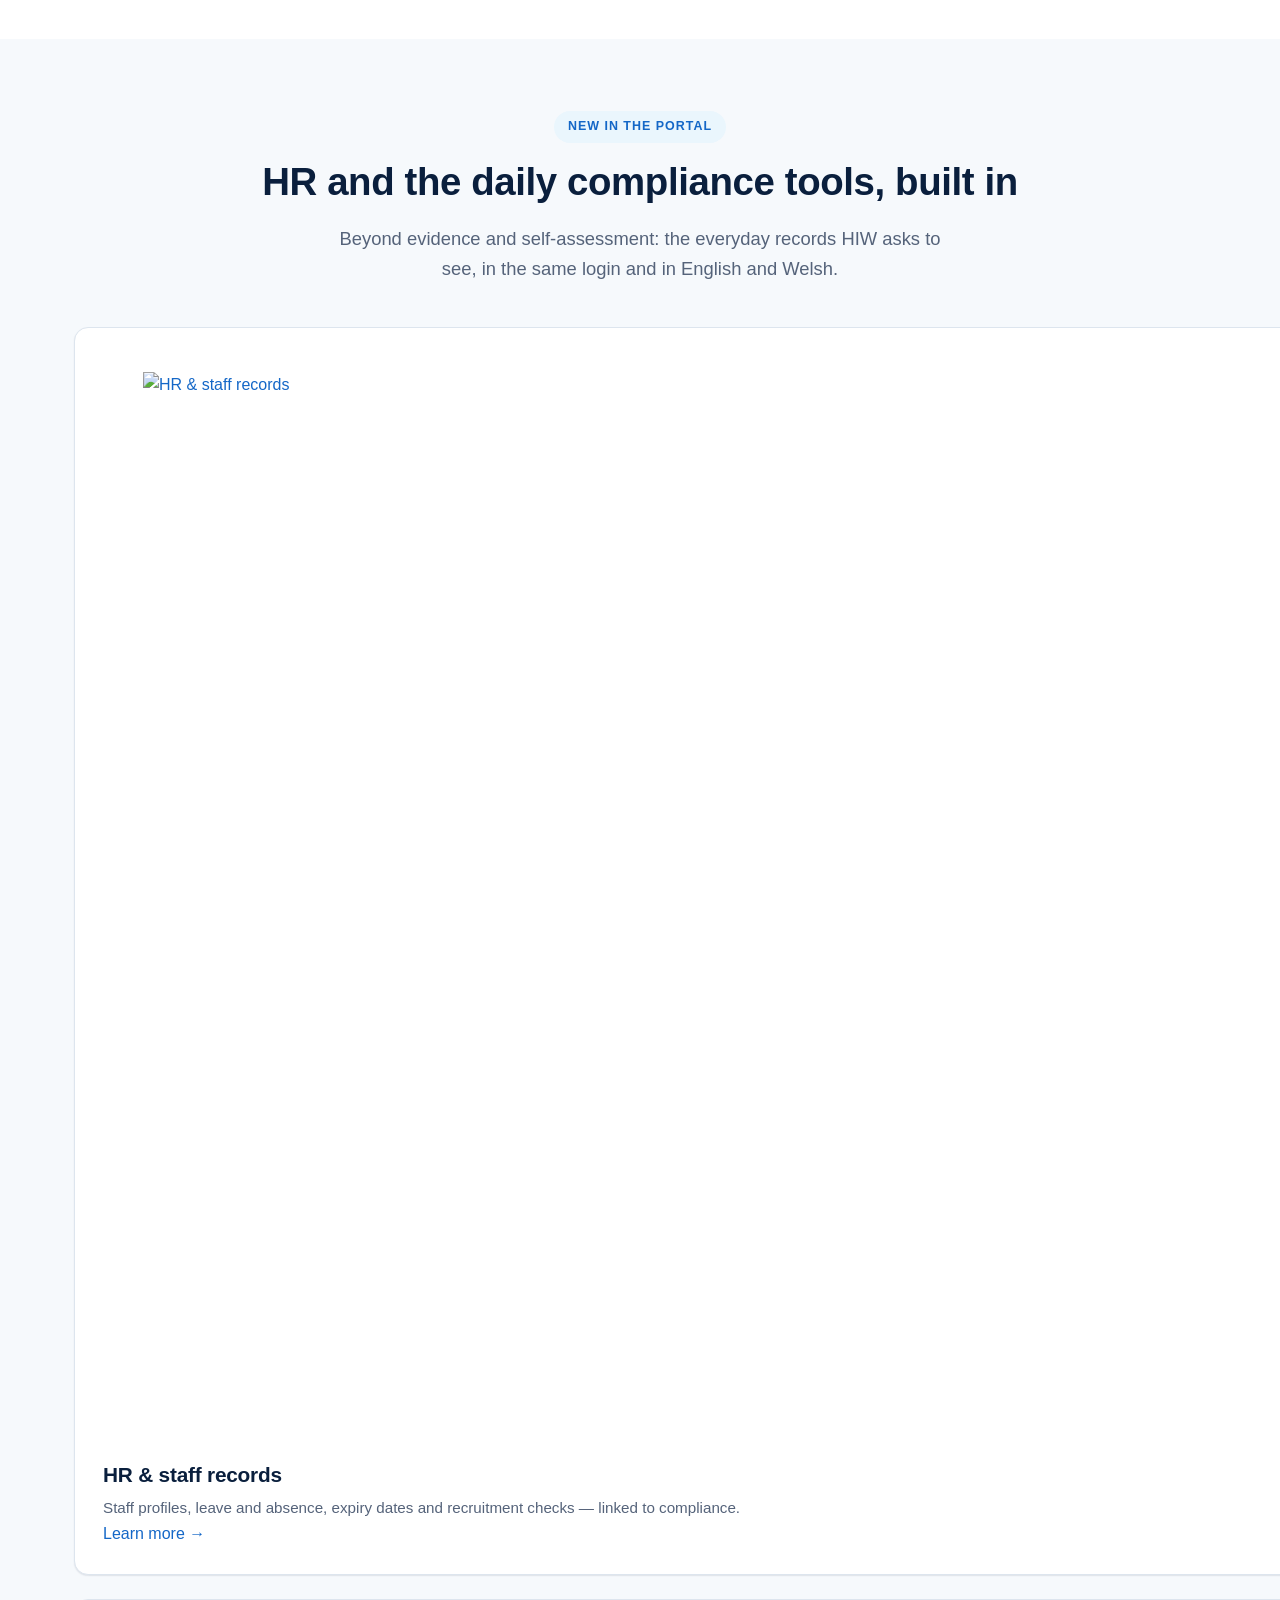
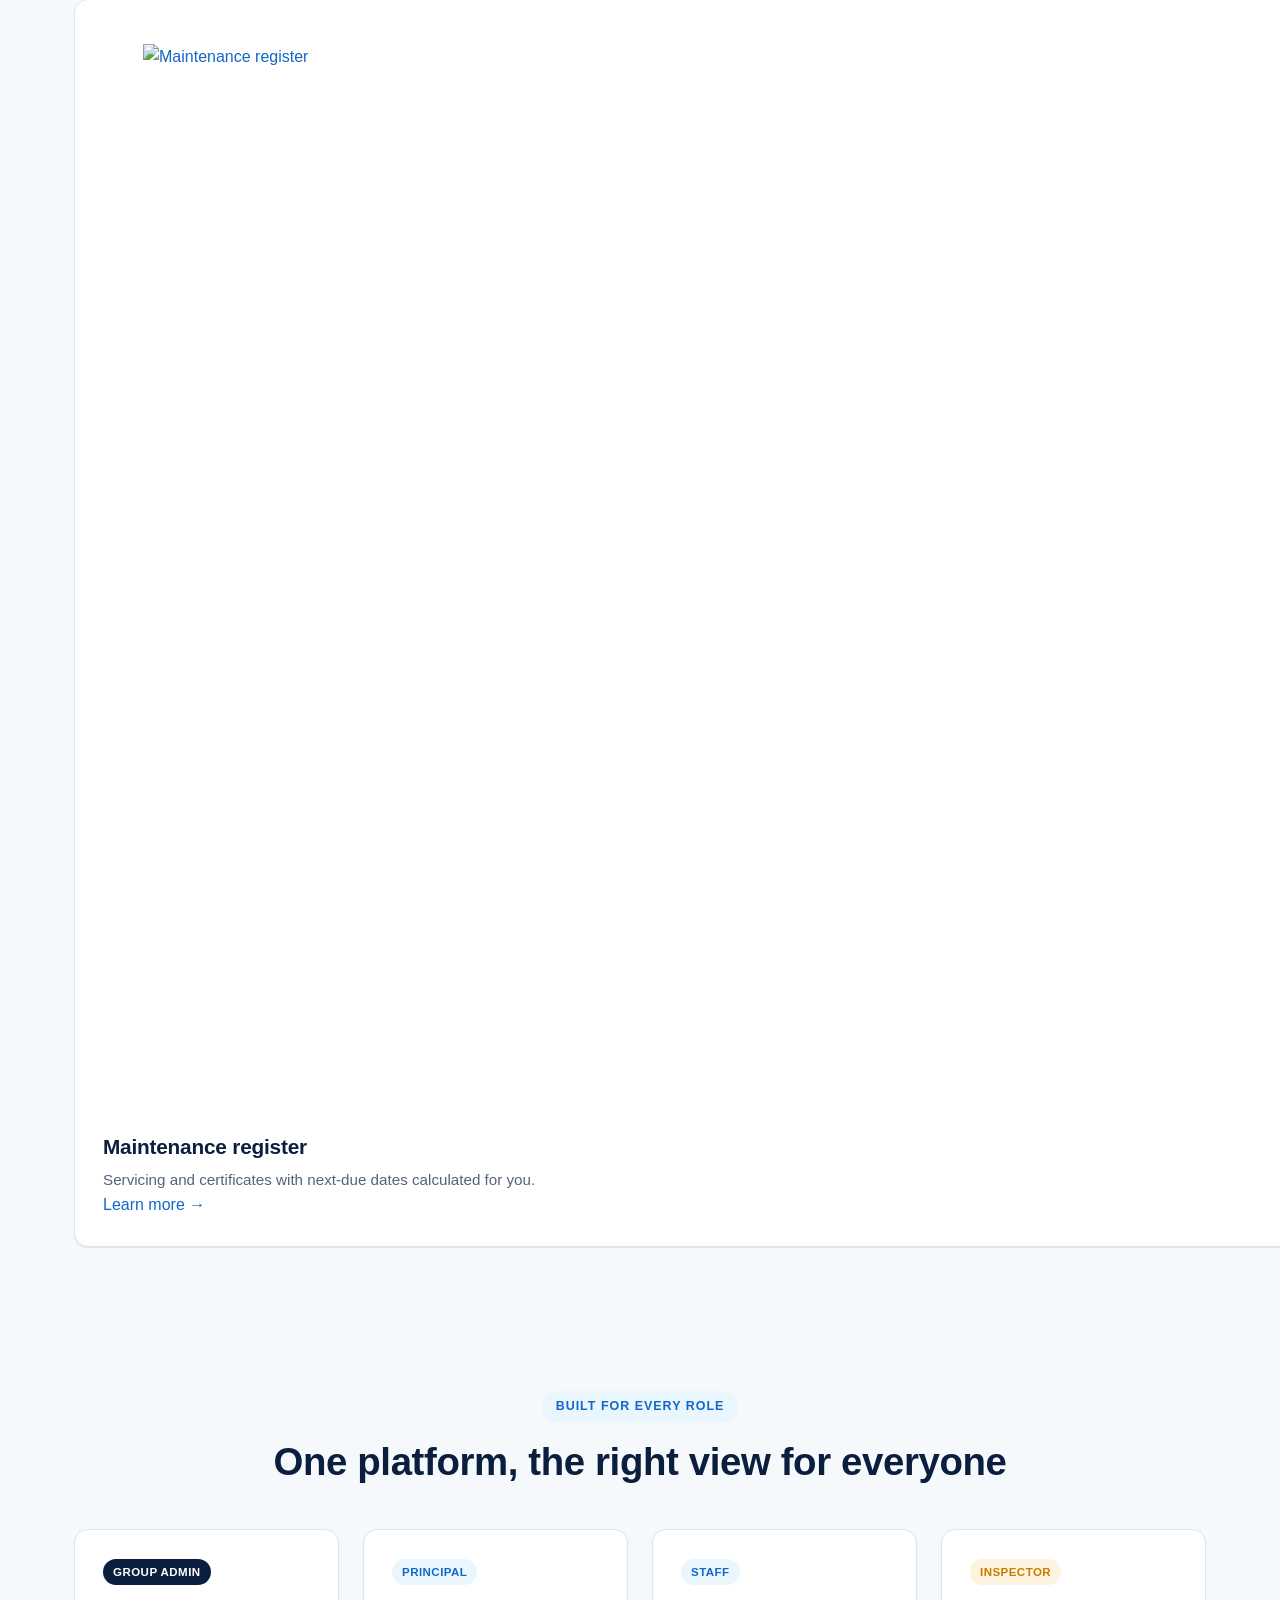
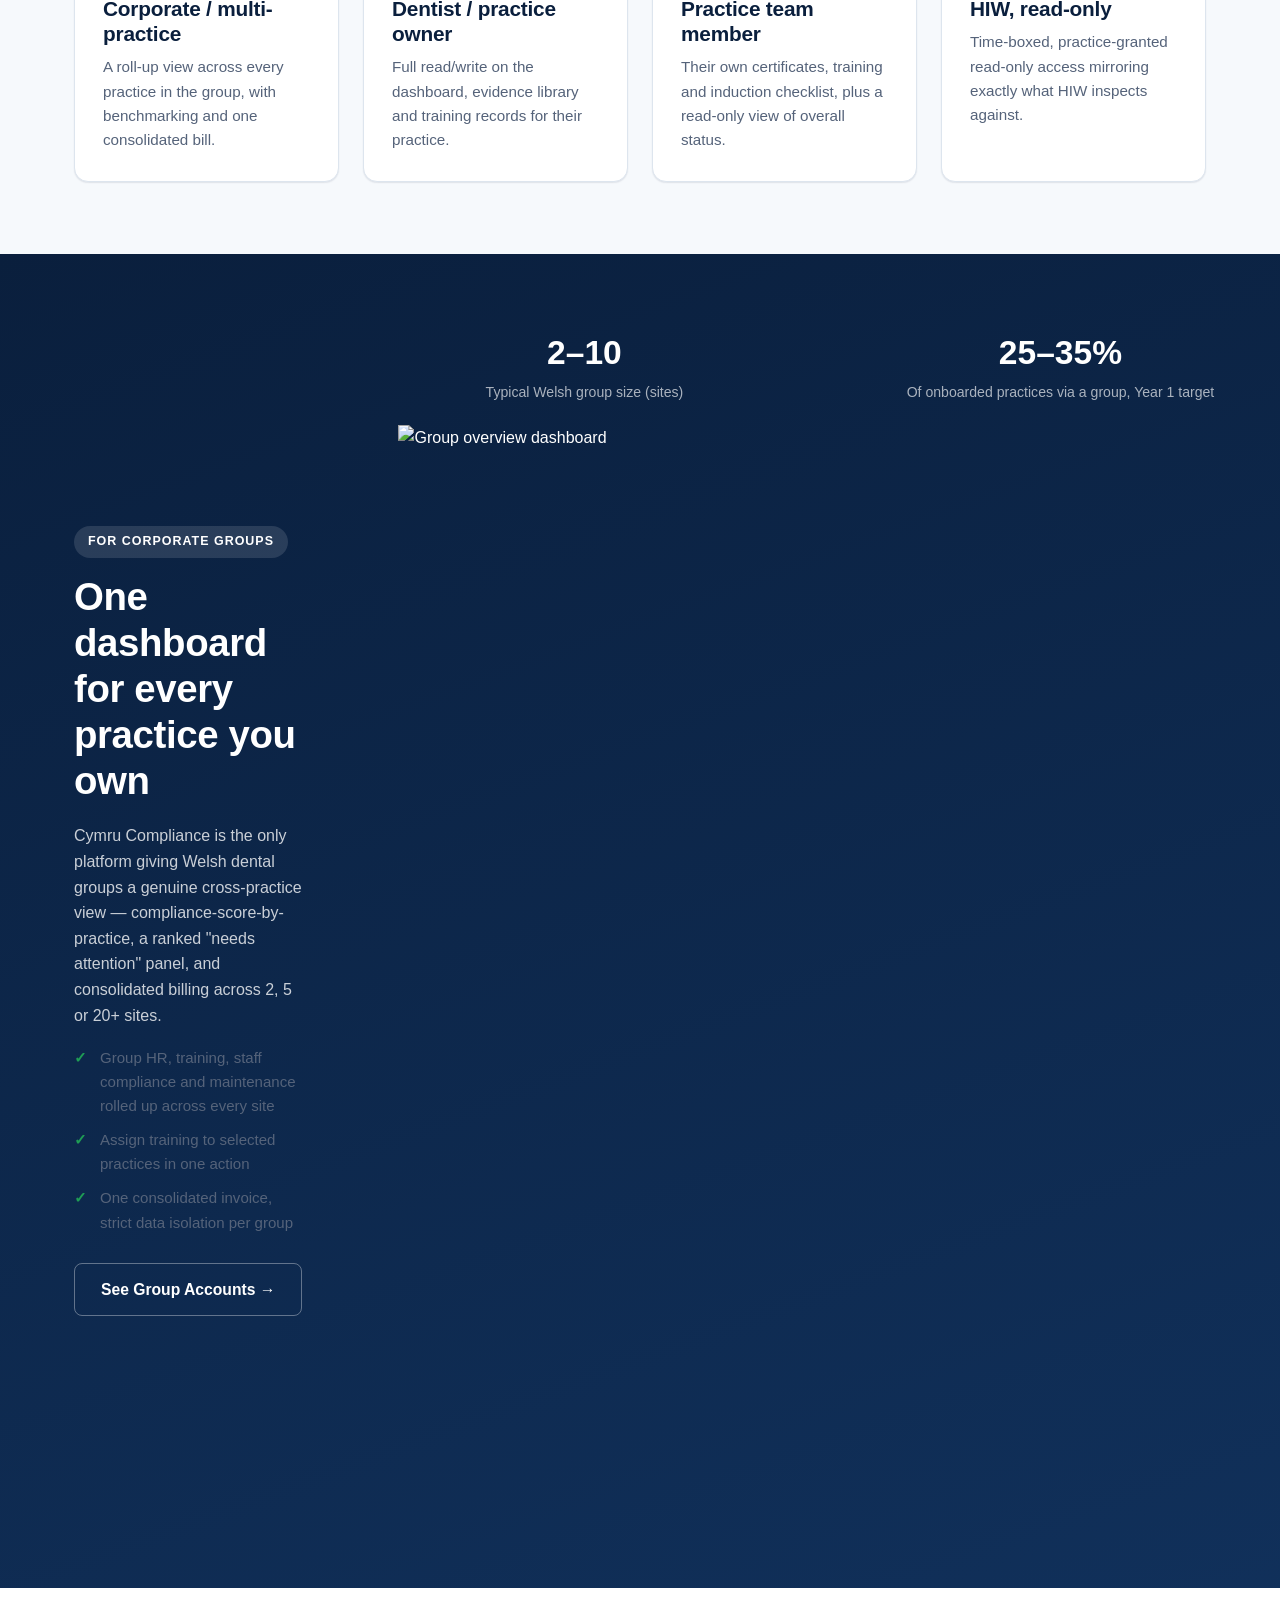
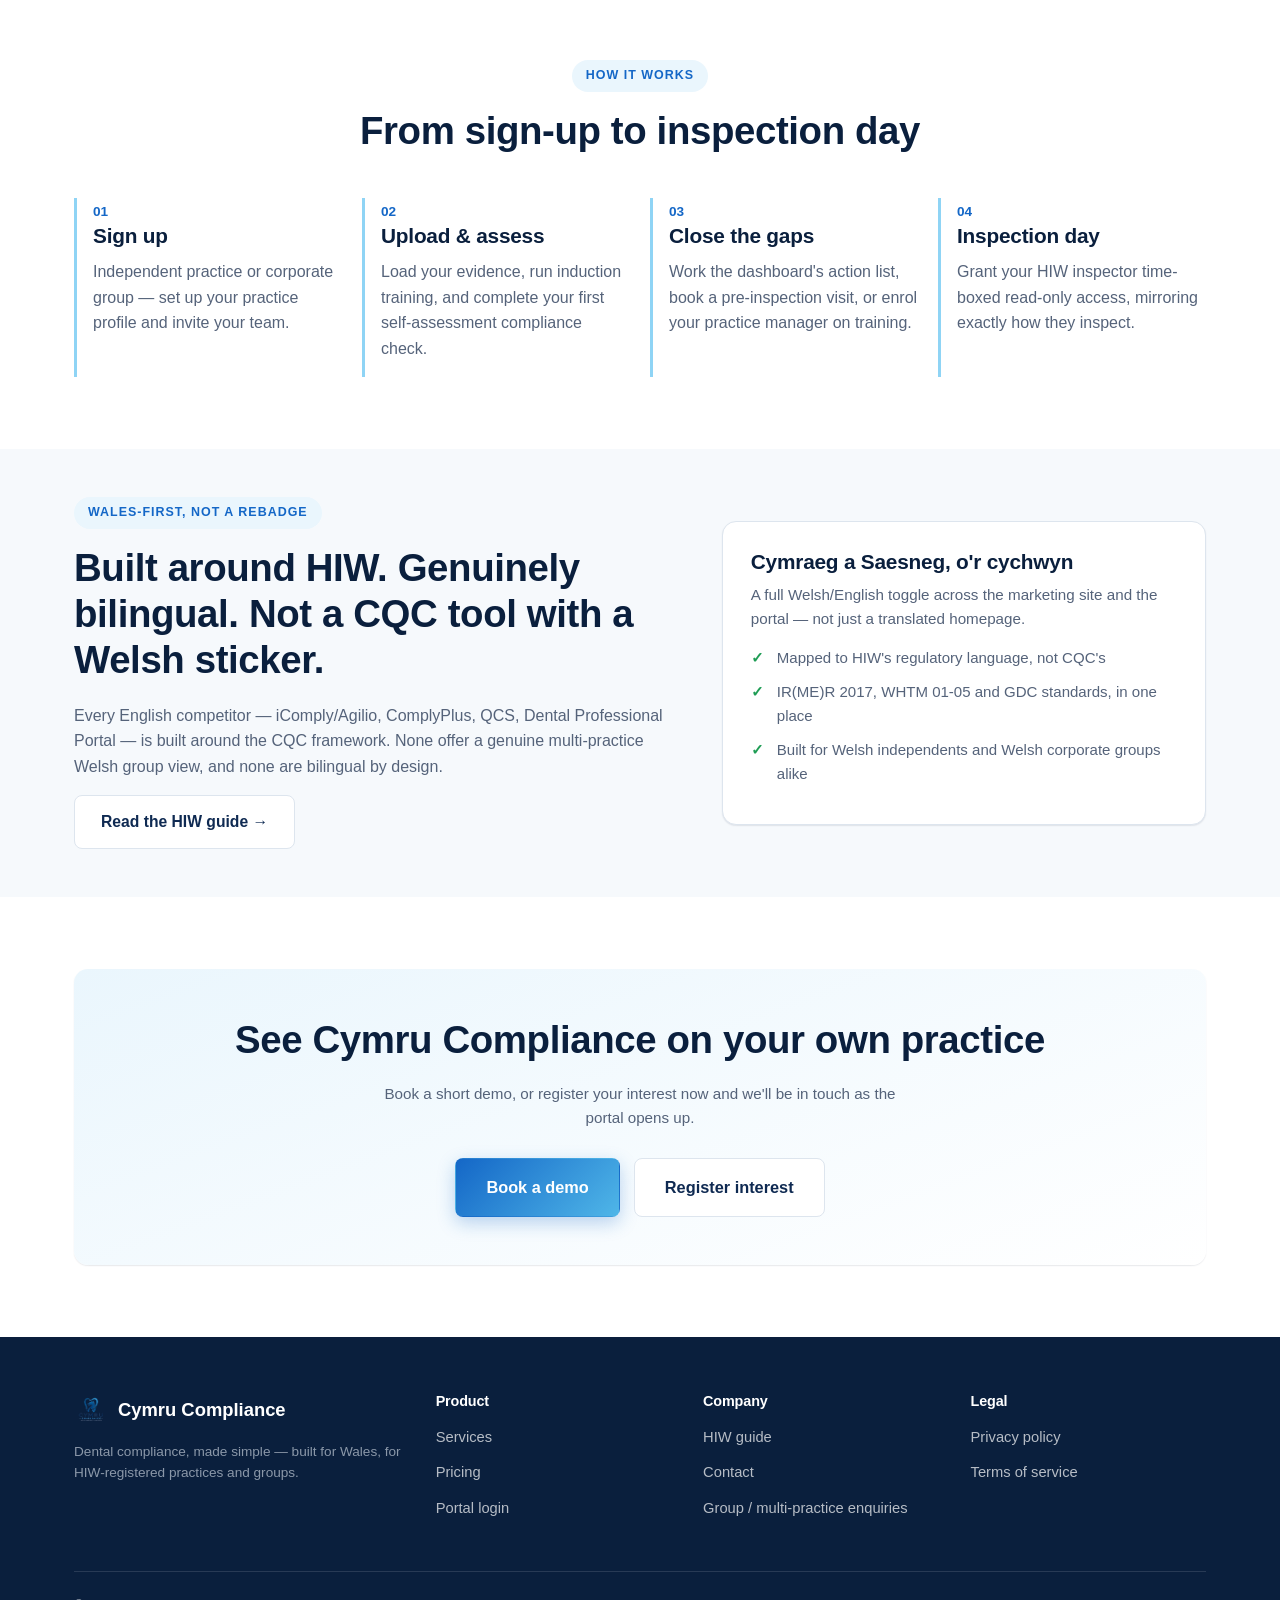
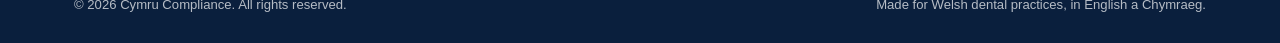
==== commit 47da4fa0: "new look, part 1" ====
--- a/index.html
+++ b/index.html
@@ -21,7 +21,7 @@
       <a href="pricing.html" data-i18n="nav-pricing">Pricing</a>
       <a href="hiw-guide.html" data-i18n="nav-hiw">HIW Guide</a>
       <a href="contact.html" data-i18n="nav-contact">Contact</a>
-      <a href="portal.html" data-i18n="nav-portal">Portal Login</a>
+      <a href="portal/app.html" data-i18n="nav-portal">Portal Login</a>
     </nav>
     <div class="nav-actions">
       <div class="lang-toggle">
@@ -55,19 +55,8 @@
           <div class="hero-stat"><strong>355+</strong><span data-i18n="hero-stat-3">Registered dental practices across Wales</span></div>
         </div>
       </div>
-      <div class="hero-visual" aria-hidden="true">
-        <div class="panel">
-          <strong style="font-size:0.85rem;opacity:0.75;">Practice compliance status</strong>
-          <div class="rag-row"><span><span class="rag-dot green"></span>Registration &amp; documentation</span><span>Green</span></div>
-          <div class="rag-row"><span><span class="rag-dot amber"></span>Staff training &amp; DBS</span><span>Amber</span></div>
-          <div class="rag-row"><span><span class="rag-dot green"></span>Decontamination (WHTM 01-05)</span><span>Green</span></div>
-          <div class="rag-row"><span><span class="rag-dot red"></span>Radiation protection (IR(ME)R)</span><span>Red</span></div>
-        </div>
-        <div class="panel">
-          <strong style="font-size:0.85rem;opacity:0.75;">Group overview</strong>
-          <div class="rag-row"><span>Cardiff Dental Group — 4 sites</span><span>92% avg</span></div>
-          <div class="rag-row"><span>Next scheduled inspection</span><span>14 days</span></div>
-        </div>
+      <div class="hero-visual shot-visual">
+        <figure class="shot"><img src="img/screens/dashboard.jpg" alt="Cymru Compliance dashboard" width="1800" height="1075"></figure>
       </div>
     </div>
   </section>
@@ -150,6 +139,55 @@
           <p data-i18n="feat-visit-body">A human compliance expert runs a mock inspection ahead of the real one, with a written gap report loaded into your dashboard.</p>
           <a href="services.html#pre-inspection" class="card-link" data-i18n="feat-learn-more">Learn more →</a>
         </div>
+      </div>
+    </div>
+  </section>
+
+  <!-- NEW: DAY-TO-DAY TOOLS -->
+  <section class="band">
+    <div class="container">
+      <div class="section-head center">
+        <span class="eyebrow" data-i18n="new-eyebrow">New in the portal</span>
+        <h2 data-i18n="new-title">HR and the daily compliance tools, built in</h2>
+        <p class="lede" style="margin:0 auto;" data-i18n="new-sub">Beyond evidence and self-assessment: the everyday records HIW asks to see, in the same login and in English and Welsh.</p>
+      </div>
+      <div class="grid grid-3">
+        <a class="card feature-card" href="services.html#hr">
+          <figure class="shot"><img src="img/screens/hr.jpg" alt="HR &amp; staff records" loading="lazy" width="1800" height="1075"></figure>
+          <h3 data-i18n="new-hr-title">HR &amp; staff records</h3>
+          <p data-i18n="new-hr-body">Staff profiles, leave and absence, expiry dates and recruitment checks — linked to compliance.</p>
+          <span class="card-link" data-i18n="feat-learn-more">Learn more →</span>
+        </a>
+        <a class="card feature-card" href="services.html#tasks">
+          <figure class="shot"><img src="img/screens/tasks.jpg" alt="Tasks &amp; calendar" loading="lazy" width="1800" height="1075"></figure>
+          <h3 data-i18n="new-tasks-title">Tasks &amp; calendar</h3>
+          <p data-i18n="new-tasks-body">Recurring compliance jobs scheduled, assigned and signed off.</p>
+          <span class="card-link" data-i18n="feat-learn-more">Learn more →</span>
+        </a>
+        <a class="card feature-card" href="services.html#logs">
+          <figure class="shot"><img src="img/screens/logs.jpg" alt="Digital logs" loading="lazy" width="1800" height="1075"></figure>
+          <h3 data-i18n="new-logs-title">Digital logs</h3>
+          <p data-i18n="new-logs-body">Autoclave, fridge, emergency kit, legionella and X-ray logs — signed and time-stamped.</p>
+          <span class="card-link" data-i18n="feat-learn-more">Learn more →</span>
+        </a>
+        <a class="card feature-card" href="services.html#maintenance">
+          <figure class="shot"><img src="img/screens/maintenance.jpg" alt="Maintenance register" loading="lazy" width="1800" height="1075"></figure>
+          <h3 data-i18n="new-maintenance-title">Maintenance register</h3>
+          <p data-i18n="new-maintenance-body">Servicing and certificates with next-due dates calculated for you.</p>
+          <span class="card-link" data-i18n="feat-learn-more">Learn more →</span>
+        </a>
+        <a class="card feature-card" href="services.html#policies">
+          <figure class="shot"><img src="img/screens/policies.jpg" alt="Policies with sign-off" loading="lazy" width="1800" height="1075"></figure>
+          <h3 data-i18n="new-policies-title">Policies with sign-off</h3>
+          <p data-i18n="new-policies-body">English and Welsh policy templates, with read-and-confirm tracking.</p>
+          <span class="card-link" data-i18n="feat-learn-more">Learn more →</span>
+        </a>
+        <a class="card feature-card" href="services.html#staff-compliance">
+          <figure class="shot"><img src="img/screens/staff-compliance.jpg" alt="Staff compliance &amp; audits" loading="lazy" width="1800" height="1075"></figure>
+          <h3 data-i18n="new-staff-compliance-title">Staff compliance &amp; audits</h3>
+          <p data-i18n="new-staff-compliance-body">A training matrix, recruitment progress and the audits inspectors expect.</p>
+          <span class="card-link" data-i18n="feat-learn-more">Learn more →</span>
+        </a>
       </div>
     </div>
   </section>
@@ -194,6 +232,11 @@
           <span class="eyebrow" style="background:rgba(255,255,255,0.12);color:#fff;" data-i18n="groups-eyebrow">For corporate groups</span>
           <h2 data-i18n="groups-title">One dashboard for every practice you own</h2>
           <p data-i18n="groups-body">Cymru Compliance is the only platform giving Welsh dental groups a genuine cross-practice view — compliance-score-by-practice, a ranked "needs attention" panel, and consolidated billing across 2, 5 or 20+ sites.</p>
+          <ul class="card-list light" style="margin:18px 0;">
+            <li data-i18n="groups-li-1">Group HR, training, staff compliance and maintenance rolled up across every site</li>
+            <li data-i18n="groups-li-2">Assign training to selected practices in one action</li>
+            <li data-i18n="groups-li-3">One consolidated invoice, strict data isolation per group</li>
+          </ul>
           <div class="hero-actions">
             <a href="services.html#groups" class="btn btn-ghost" data-i18n="groups-cta">See Group Accounts →</a>
           </div>
@@ -203,6 +246,7 @@
             <div><strong>2–10</strong><span data-i18n="groups-stat-1">Typical Welsh group size (sites)</span></div>
             <div><strong>25–35%</strong><span data-i18n="groups-stat-2">Of onboarded practices via a group, Year 1 target</span></div>
           </div>
+          <figure class="shot" style="margin-top:20px;"><img src="img/screens/group.jpg" alt="Group overview dashboard" loading="lazy" width="1800" height="1075"></figure>
         </div>
       </div>
     </div>
@@ -289,7 +333,7 @@
         <ul>
           <li><a href="services.html" data-i18n="footer-services">Services</a></li>
           <li><a href="pricing.html" data-i18n="footer-pricing">Pricing</a></li>
-          <li><a href="portal.html" data-i18n="footer-portal">Portal login</a></li>
+          <li><a href="portal/app.html" data-i18n="footer-portal">Portal login</a></li>
         </ul>
       </div>
       <div>
@@ -315,6 +359,7 @@
   </div>
 </footer>
 
+<script src="js/site-config.js"></script>
 <script src="js/translations.js"></script>
 <script src="js/main.js"></script>
 </body>
--- a/css/style.css
+++ b/css/style.css
@@ -546,7 +546,7 @@
 .checkbox-field { display: flex; align-items: flex-start; gap: 10px; }
 .checkbox-field input { width: auto; margin-top: 4px; }
 
-.form-success {
+.form-success, .form-sent {
   display: none;
   background: var(--status-green-bg);
   border: 1px solid var(--status-green);
@@ -556,7 +556,7 @@
   font-size: 0.9rem;
   margin-top: 16px;
 }
-.form-success.show { display: block; }
+.form-success.show, .form-sent.show { display: block; }
 
 /* ---- Footer ---- */
 .site-footer {
